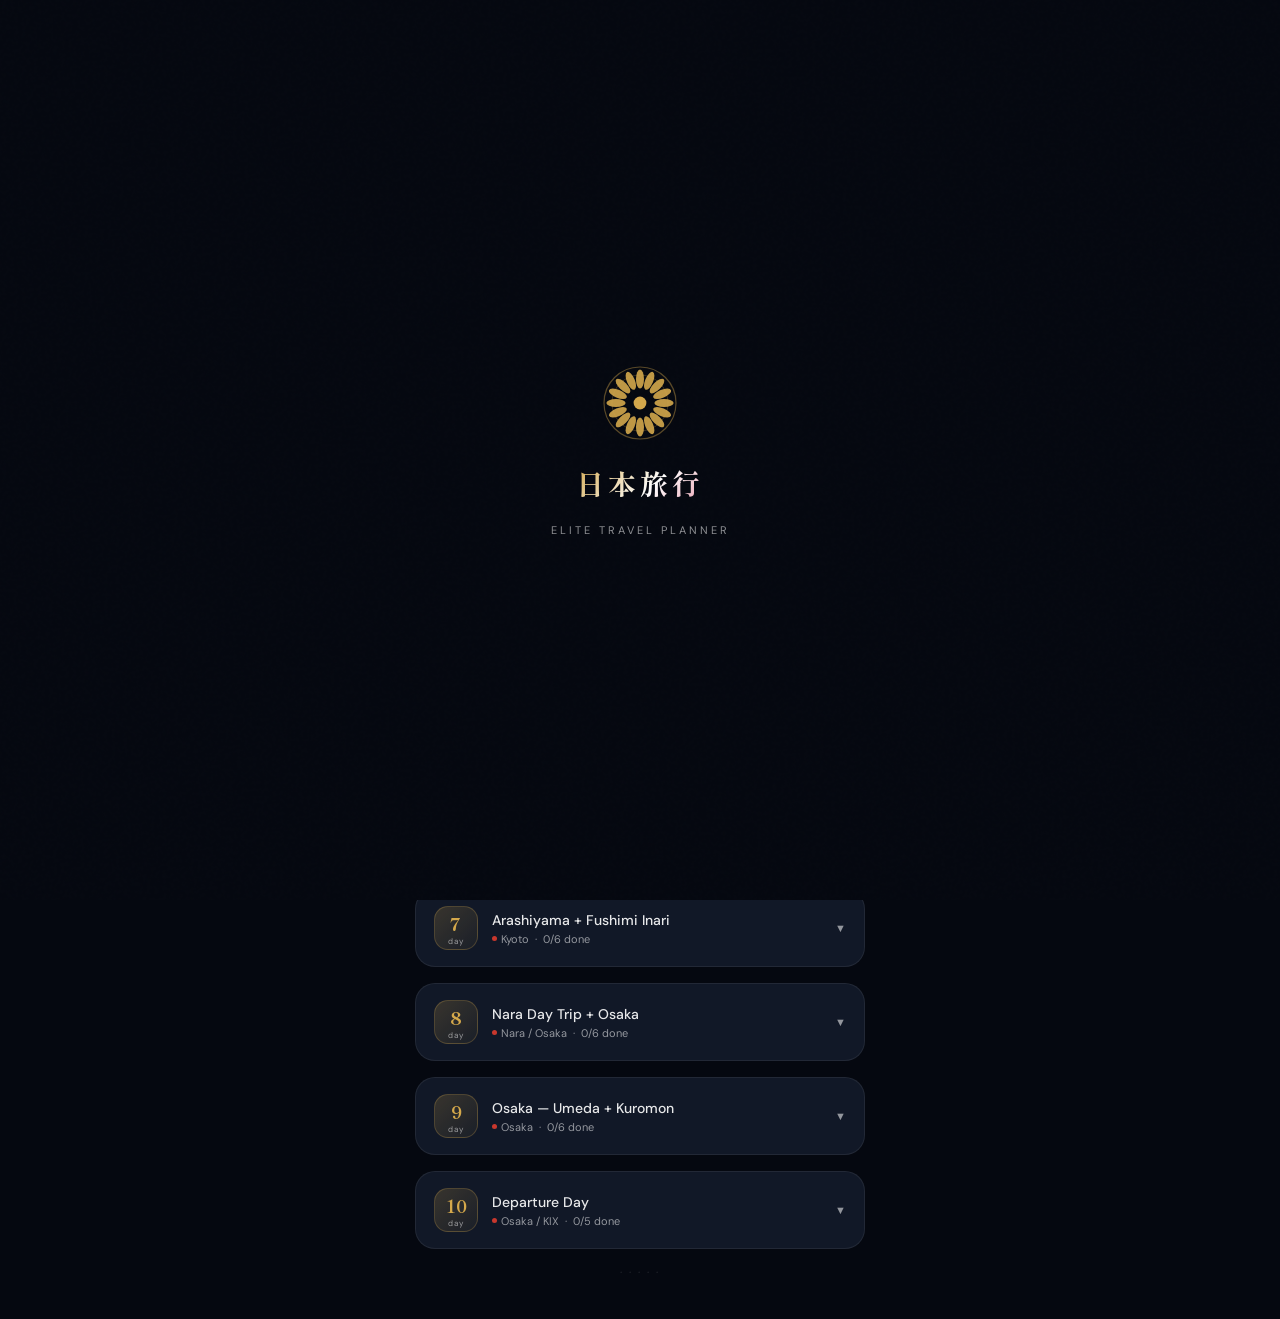
==== japan-itinerary.html @ 24700f84 "Add files via upload" ====
<!DOCTYPE html>

<html lang="en">
<head>
<meta charset="UTF-8">
<meta name="viewport" content="width=device-width, initial-scale=1, maximum-scale=1">
<meta name="theme-color" content="#050810">
<meta name="apple-mobile-web-app-capable" content="yes">
<meta name="apple-mobile-web-app-status-bar-style" content="black-translucent">
<meta name="apple-mobile-web-app-title" content="Japan Planner">
<title>Japan Elite Planner</title>
<link rel="manifest" id="manifest-placeholder">

<style>
  @import url('https://fonts.googleapis.com/css2?family=Shippori+Mincho:wght@400;600;800&family=DM+Sans:ital,wght@0,300;0,400;0,500;1,300&display=swap');

  :root {
    --ink:       #050810;
    --paper:     #0d1428;
    --panel:     #111827;
    --border:    rgba(255,255,255,0.07);
    --seal:      #c8372d;
    --gold:      #d4a84b;
    --mist:      rgba(255,255,255,0.55);
    --snow:      rgba(255,255,255,0.9);
    --bloom:     #e8a0b0;
    --complete:  #2dd4a0;
    --radius:    20px;
    --font-jp:   'Shippori Mincho', serif;
    --font-en:   'DM Sans', sans-serif;
  }

  * { box-sizing: border-box; margin: 0; padding: 0; -webkit-tap-highlight-color: transparent; }

  html, body {
    height: 100%;
    background: var(--ink);
    color: var(--snow);
    font-family: var(--font-en);
    overscroll-behavior: none;
  }

  /* ── GRAIN OVERLAY ── */
  body::before {
    content: '';
    position: fixed; inset: 0; z-index: 999; pointer-events: none;
    background-image: url("data:image/svg+xml,%3Csvg viewBox='0 0 256 256' xmlns='http://www.w3.org/2000/svg'%3E%3Cfilter id='noise'%3E%3CfeTurbulence type='fractalNoise' baseFrequency='0.9' numOctaves='4' stitchTiles='stitch'/%3E%3C/filter%3E%3Crect width='100%25' height='100%25' filter='url(%23noise)' opacity='0.04'/%3E%3C/svg%3E");
    opacity: 0.35;
  }

  /* ── LAYOUT ── */
  #app { max-width: 480px; margin: 0 auto; min-height: 100vh; position: relative; }

  /* ── SPLASH / KAMON ── */
  #splash {
    position: fixed; inset: 0; z-index: 100;
    background: var(--ink);
    display: flex; flex-direction: column; align-items: center; justify-content: center; gap: 20px;
    transition: opacity 0.6s ease, transform 0.6s ease;
  }
  #splash.hidden { opacity: 0; transform: translateY(-20px); pointer-events: none; }

  .kamon {
    width: 80px; height: 80px;
    animation: kamonSpin 3s linear infinite;
  }
  @keyframes kamonSpin { to { transform: rotate(360deg); } }

  .splash-title {
    font-family: var(--font-jp);
    font-size: 28px; font-weight: 800;
    letter-spacing: 4px;
    background: linear-gradient(135deg, var(--gold), #fff 60%, var(--bloom));
    -webkit-background-clip: text; -webkit-text-fill-color: transparent;
  }
  .splash-sub { font-size: 11px; letter-spacing: 3px; color: var(--mist); text-transform: uppercase; }

  /* ── HEADER ── */
  .header {
    padding: 24px 20px 12px;
    display: flex; align-items: center; justify-content: space-between;
    position: sticky; top: 0; z-index: 10;
    background: linear-gradient(to bottom, var(--ink) 80%, transparent);
  }
  .header-brand { display: flex; flex-direction: column; gap: 2px; }
  .header-jp { font-family: var(--font-jp); font-size: 22px; font-weight: 800; letter-spacing: 2px;
    background: linear-gradient(90deg, var(--gold), var(--bloom)); -webkit-background-clip: text; -webkit-text-fill-color: transparent; }
  .header-en { font-size: 10px; letter-spacing: 3px; color: var(--mist); text-transform: uppercase; }

  .header-right { display: flex; gap: 10px; align-items: center; }

  .icon-btn {
    width: 40px; height: 40px; border-radius: 12px; border: 1px solid var(--border);
    background: var(--panel); display: flex; align-items: center; justify-content: center;
    cursor: pointer; font-size: 16px; transition: all 0.2s;
    -webkit-user-select: none; user-select: none;
  }
  .icon-btn:active { transform: scale(0.92); background: #1e2840; }

  /* ── PROGRESS RING ── */
  .progress-section {
    margin: 8px 20px 20px;
    background: var(--panel);
    border: 1px solid var(--border);
    border-radius: var(--radius);
    padding: 20px;
    display: flex; align-items: center; gap: 20px;
  }

  .ring-wrap { position: relative; width: 72px; height: 72px; flex-shrink: 0; }
  .ring-wrap svg { transform: rotate(-90deg); }
  circle.track { fill: none; stroke: rgba(255,255,255,0.07); stroke-width: 5; }
  circle.fill  { fill: none; stroke: var(--gold); stroke-width: 5; stroke-linecap: round;
    transition: stroke-dashoffset 0.6s cubic-bezier(0.4,0,0.2,1); }
  .ring-pct {
    position: absolute; inset: 0; display: flex; flex-direction: column;
    align-items: center; justify-content: center;
    font-family: var(--font-jp); font-size: 18px; font-weight: 800; color: var(--gold);
  }
  .ring-pct span { font-family: var(--font-en); font-size: 9px; color: var(--mist); letter-spacing: 1px; }

  .progress-info { flex: 1; }
  .progress-info h3 { font-size: 14px; font-weight: 500; margin-bottom: 6px; }
  .progress-info p { font-size: 11px; color: var(--mist); line-height: 1.5; }

  .mini-bars { display: flex; gap: 4px; margin-top: 10px; }
  .mini-bar {
    height: 4px; flex: 1; border-radius: 2px;
    background: rgba(255,255,255,0.1);
    transition: background 0.4s;
  }
  .mini-bar.done { background: var(--complete); }
  .mini-bar.partial { background: var(--gold); }

  /* ── TAB BAR ── */
  .tabs {
    display: flex; gap: 6px; margin: 0 20px 20px;
    background: var(--panel); border: 1px solid var(--border);
    border-radius: 14px; padding: 5px;
  }
  .tab {
    flex: 1; padding: 8px 4px; border-radius: 10px; border: none;
    background: transparent; color: var(--mist); font-family: var(--font-en);
    font-size: 11px; letter-spacing: 0.5px; cursor: pointer;
    transition: all 0.25s; -webkit-user-select: none; user-select: none;
    display: flex; flex-direction: column; align-items: center; gap: 3px;
  }
  .tab .tab-icon { font-size: 15px; }
  .tab.active { background: rgba(212,168,75,0.15); color: var(--gold); font-weight: 500; }
  .tab:active { transform: scale(0.96); }

  /* ── VIEWS ── */
  .view { display: none; }
  .view.active { display: block; animation: fadeUp 0.3s ease both; }
  @keyframes fadeUp { from { opacity:0; transform:translateY(10px); } to { opacity:1; transform:translateY(0); } }

  /* ── SECTION LABEL ── */
  .section-label {
    margin: 0 20px 10px;
    font-size: 10px; letter-spacing: 3px; text-transform: uppercase; color: var(--mist);
    display: flex; align-items: center; gap: 8px;
  }
  .section-label::after { content:''; flex:1; height:1px; background: var(--border); }

  /* ── DAY CARDS ── */
  .day {
    margin: 0 15px 16px;
    border-radius: var(--radius);
    border: 1px solid var(--border);
    background: var(--panel);
    overflow: hidden;
    transition: all 0.3s;
  }
  .day.completed { border-color: rgba(45,212,160,0.2); }

  .day-header {
    padding: 16px 18px;
    display: flex; align-items: center; gap: 14px;
    cursor: pointer; -webkit-user-select: none; user-select: none;
  }
  .day-num {
    width: 44px; height: 44px; border-radius: 14px; flex-shrink: 0;
    background: linear-gradient(135deg, rgba(212,168,75,0.2), rgba(212,168,75,0.05));
    border: 1px solid rgba(212,168,75,0.25);
    display: flex; flex-direction: column; align-items: center; justify-content: center;
    font-family: var(--font-jp); font-size: 17px; font-weight: 800; color: var(--gold);
  }
  .day-num span { font-family: var(--font-en); font-size: 8px; letter-spacing:1px; color: var(--mist); font-weight: 400; }

  .day-info { flex: 1; min-width: 0; }
  .day-title { font-size: 14px; font-weight: 500; margin-bottom: 3px; white-space: nowrap; overflow: hidden; text-overflow: ellipsis; }
  .day-city { font-size: 11px; color: var(--mist); display: flex; align-items: center; gap: 4px; }
  .city-dot { width: 5px; height: 5px; border-radius: 50%; background: var(--seal); }

  .day-chevron { font-size: 11px; color: var(--mist); transition: transform 0.3s; }
  .day.open .day-chevron { transform: rotate(180deg); }

  .day-body { max-height: 0; overflow: hidden; transition: max-height 0.4s cubic-bezier(0.4,0,0.2,1); }
  .day.open .day-body { max-height: 1200px; }

  .day-divider { height: 1px; background: var(--border); margin: 0 18px; }

  /* ── ACTIVITY ITEMS ── */
  .activities { padding: 12px 18px 16px; display: flex; flex-direction: column; gap: 10px; }

  .activity {
    display: flex; align-items: flex-start; gap: 12px;
    padding: 12px 14px; border-radius: 14px;
    background: rgba(255,255,255,0.03); border: 1px solid transparent;
    cursor: pointer; transition: all 0.25s;
    -webkit-user-select: none; user-select: none;
  }
  .activity:active { transform: scale(0.98); }
  .activity.done { background: rgba(45,212,160,0.05); border-color: rgba(45,212,160,0.15); }

  .activity-check {
    width: 22px; height: 22px; border-radius: 7px; flex-shrink: 0; margin-top: 1px;
    border: 1.5px solid rgba(255,255,255,0.2);
    display: flex; align-items: center; justify-content: center;
    transition: all 0.25s; font-size: 12px;
  }
  .activity.done .activity-check { background: var(--complete); border-color: var(--complete); }

  .activity-content { flex: 1; min-width: 0; }
  .activity-name { font-size: 13px; font-weight: 400; transition: color 0.25s; }
  .activity.done .activity-name { color: var(--mist); text-decoration: line-through; }
  .activity-meta { display: flex; gap: 8px; margin-top: 4px; flex-wrap: wrap; }
  .activity-tag {
    font-size: 10px; letter-spacing: 0.5px; padding: 2px 7px; border-radius: 6px;
    background: rgba(255,255,255,0.07); color: var(--mist);
  }
  .activity-tag.type-eat   { background: rgba(232,160,176,0.15); color: var(--bloom); }
  .activity-tag.type-see   { background: rgba(212,168,75,0.12);  color: var(--gold); }
  .activity-tag.type-do    { background: rgba(100,150,255,0.12); color: #a0b4ff; }
  .activity-tag.type-stay  { background: rgba(255,255,255,0.07); color: var(--mist); }
  .activity-tag.type-travel{ background: rgba(45,212,160,0.1);   color: var(--complete); }

  .activity-note { font-size: 11px; color: var(--mist); margin-top: 4px; font-style: italic; }

  /* ── TRIP STATS ── */
  .stats-grid {
    display: grid; grid-template-columns: 1fr 1fr;
    gap: 10px; margin: 0 15px 20px;
  }
  .stat-card {
    background: var(--panel); border: 1px solid var(--border); border-radius: var(--radius);
    padding: 16px; display: flex; flex-direction: column; gap: 4px;
  }
  .stat-icon { font-size: 20px; }
  .stat-value { font-family: var(--font-jp); font-size: 24px; font-weight: 800; color: var(--gold); }
  .stat-label { font-size: 10px; letter-spacing: 1px; text-transform: uppercase; color: var(--mist); }

  /* ── PACKING LIST ── */
  .pack-section { margin: 0 15px 20px; }
  .pack-category { margin-bottom: 16px; }
  .pack-cat-label {
    font-size: 10px; letter-spacing: 3px; text-transform: uppercase; color: var(--mist);
    margin-bottom: 8px; display: flex; align-items: center; gap: 6px;
  }
  .pack-cat-label .cat-icon { font-size: 14px; }

  .pack-items { display: flex; flex-direction: column; gap: 6px; }
  .pack-item {
    display: flex; align-items: center; gap: 12px; padding: 11px 14px;
    border-radius: 12px; border: 1px solid var(--border); background: var(--panel);
    cursor: pointer; transition: all 0.25s;
    -webkit-user-select: none; user-select: none;
  }
  .pack-item:active { transform: scale(0.98); }
  .pack-item.packed { background: rgba(45,212,160,0.05); border-color: rgba(45,212,160,0.15); }
  .pack-check {
    width: 20px; height: 20px; border-radius: 6px; flex-shrink: 0;
    border: 1.5px solid rgba(255,255,255,0.2);
    display: flex; align-items: center; justify-content: center;
    transition: all 0.25s; font-size: 11px;
  }
  .pack-item.packed .pack-check { background: var(--complete); border-color: var(--complete); }
  .pack-item-name { font-size: 13px; flex: 1; transition: color 0.25s; }
  .pack-item.packed .pack-item-name { color: var(--mist); text-decoration: line-through; }
  .pack-item-badge {
    font-size: 9px; letter-spacing: 1px; padding: 2px 6px; border-radius: 5px;
    text-transform: uppercase;
  }
  .badge-essential { background: rgba(200,55,45,0.2); color: #f08080; }
  .badge-optional  { background: rgba(255,255,255,0.07); color: var(--mist); }

  /* ── NOTES ── */
  .notes-area {
    margin: 0 15px 20px;
    background: var(--panel); border: 1px solid var(--border); border-radius: var(--radius);
    overflow: hidden;
  }
  .notes-header { padding: 14px 18px; font-size: 12px; letter-spacing: 1px; color: var(--mist); border-bottom: 1px solid var(--border); display: flex; align-items: center; gap: 8px; }
  .notes-input {
    width: 100%; padding: 16px 18px; background: transparent; border: none; outline: none;
    color: var(--snow); font-family: var(--font-en); font-size: 13px; line-height: 1.7;
    resize: none; min-height: 140px;
  }
  .notes-input::placeholder { color: rgba(255,255,255,0.2); }

  /* ── QUICK INFO PILLS ── */
  .info-pills { display: flex; gap: 8px; padding: 0 15px 20px; overflow-x: auto; scrollbar-width: none; }
  .info-pills::-webkit-scrollbar { display: none; }
  .info-pill {
    flex-shrink: 0; padding: 10px 14px; border-radius: 12px;
    background: var(--panel); border: 1px solid var(--border);
    display: flex; align-items: center; gap: 7px; font-size: 12px;
  }
  .info-pill .pill-icon { font-size: 15px; }
  .info-pill span { white-space: nowrap; color: var(--mist); }
  .info-pill strong { color: var(--snow); }

  /* ── TOAST ── */
  #toast {
    position: fixed; bottom: 30px; left: 50%; transform: translateX(-50%) translateY(20px);
    background: var(--panel); border: 1px solid var(--border); border-radius: 12px;
    padding: 10px 18px; font-size: 12px; letter-spacing: 0.5px;
    opacity: 0; transition: all 0.3s; z-index: 200; white-space: nowrap;
    pointer-events: none;
  }
  #toast.show { opacity: 1; transform: translateX(-50%) translateY(0); }

  /* ── OFFLINE BADGE ── */
  #offline-badge {
    position: fixed; top: 12px; right: 12px; z-index: 500;
    background: rgba(200,55,45,0.9); border-radius: 8px;
    padding: 5px 10px; font-size: 10px; letter-spacing: 1px; text-transform: uppercase;
    display: none;
  }
  body.offline #offline-badge { display: block; }

  /* ── SEAL DECORATION ── */
  .seal-deco {
    width: 48px; height: 48px; border-radius: 50%;
    background: linear-gradient(135deg, var(--seal), #8b1a14);
    display: flex; align-items: center; justify-content: center;
    font-family: var(--font-jp); font-size: 11px; font-weight: 800;
    color: rgba(255,255,255,0.85); letter-spacing: 1px;
    box-shadow: 0 0 20px rgba(200,55,45,0.3);
    flex-shrink: 0;
  }

  /* ── INSTALL PROMPT ── */
  #install-banner {
    margin: 0 15px 16px;
    background: linear-gradient(135deg, rgba(212,168,75,0.12), rgba(232,160,176,0.08));
    border: 1px solid rgba(212,168,75,0.25); border-radius: var(--radius);
    padding: 14px 18px; display: none; align-items: center; gap: 12px;
  }
  #install-banner.visible { display: flex; animation: fadeUp 0.4s ease both; }
  #install-banner p { flex:1; font-size: 12px; color: var(--mist); line-height: 1.5; }
  #install-banner strong { color: var(--gold); }
  .install-btn {
    background: var(--gold); color: var(--ink); border: none; border-radius: 10px;
    padding: 8px 14px; font-family: var(--font-en); font-size: 11px; font-weight: 600;
    cursor: pointer; flex-shrink: 0; letter-spacing: 0.5px;
    transition: all 0.2s;
  }
  .install-btn:active { transform: scale(0.95); }

  /* ── SCROLL HINT ── */
  .scroll-hint { text-align: center; padding: 0 0 40px; font-size: 11px; color: rgba(255,255,255,0.15); letter-spacing: 2px; }

  /* ── CHERRY BLOSSOM PETALS ── */
  .petal {
    position: fixed; pointer-events: none; z-index: 998;
    font-size: 14px; opacity: 0;
    animation: petalFall 4s ease-in forwards;
  }
  @keyframes petalFall {
    0%   { opacity: 0.7; transform: translateY(-20px) rotate(0deg); }
    100% { opacity: 0;   transform: translateY(100vh) rotate(360deg); }
  }
</style>

</head>
<body>

<div id="offline-badge">✈ Offline</div>
<div id="toast"></div>

<!-- SPLASH -->

<div id="splash">
  <svg class="kamon" viewBox="0 0 100 100" fill="none" xmlns="http://www.w3.org/2000/svg">
    <circle cx="50" cy="50" r="45" stroke="#d4a84b" stroke-width="1.5" opacity="0.4"/>
    <circle cx="50" cy="50" r="35" stroke="#d4a84b" stroke-width="1" opacity="0.3"/>
    <!-- 16-petal chrysanthemum -->
    <g fill="#d4a84b">
      <ellipse cx="50" cy="20" rx="5" ry="12" opacity="0.9"/>
      <ellipse cx="50" cy="20" rx="5" ry="12" transform="rotate(22.5 50 50)" opacity="0.9"/>
      <ellipse cx="50" cy="20" rx="5" ry="12" transform="rotate(45 50 50)" opacity="0.9"/>
      <ellipse cx="50" cy="20" rx="5" ry="12" transform="rotate(67.5 50 50)" opacity="0.9"/>
      <ellipse cx="50" cy="20" rx="5" ry="12" transform="rotate(90 50 50)" opacity="0.9"/>
      <ellipse cx="50" cy="20" rx="5" ry="12" transform="rotate(112.5 50 50)" opacity="0.9"/>
      <ellipse cx="50" cy="20" rx="5" ry="12" transform="rotate(135 50 50)" opacity="0.9"/>
      <ellipse cx="50" cy="20" rx="5" ry="12" transform="rotate(157.5 50 50)" opacity="0.9"/>
      <ellipse cx="50" cy="20" rx="5" ry="12" transform="rotate(180 50 50)" opacity="0.9"/>
      <ellipse cx="50" cy="20" rx="5" ry="12" transform="rotate(202.5 50 50)" opacity="0.9"/>
      <ellipse cx="50" cy="20" rx="5" ry="12" transform="rotate(225 50 50)" opacity="0.9"/>
      <ellipse cx="50" cy="20" rx="5" ry="12" transform="rotate(247.5 50 50)" opacity="0.9"/>
      <ellipse cx="50" cy="20" rx="5" ry="12" transform="rotate(270 50 50)" opacity="0.9"/>
      <ellipse cx="50" cy="20" rx="5" ry="12" transform="rotate(292.5 50 50)" opacity="0.9"/>
      <ellipse cx="50" cy="20" rx="5" ry="12" transform="rotate(315 50 50)" opacity="0.9"/>
      <ellipse cx="50" cy="20" rx="5" ry="12" transform="rotate(337.5 50 50)" opacity="0.9"/>
    </g>
    <circle cx="50" cy="50" r="8" fill="#d4a84b"/>
  </svg>
  <div class="splash-title">日本旅行</div>
  <div class="splash-sub">Elite Travel Planner</div>
</div>

<!-- APP -->

<div id="app">
  <div class="header">
    <div class="header-brand">
      <div class="header-jp">日本旅行</div>
      <div class="header-en">Elite Planner · 2025</div>
    </div>
    <div class="header-right">
      <div class="icon-btn" id="petal-btn" title="Celebrate">🌸</div>
      <div class="icon-btn" id="reset-btn" title="Reset Progress">↺</div>
    </div>
  </div>

  <!-- INSTALL BANNER -->

  <div id="install-banner">
    <span style="font-size:22px">📲</span>
    <p><strong>Add to Home Screen</strong><br>Install for offline access on this trip</p>
    <button class="install-btn" id="install-btn">Install</button>
  </div>

  <!-- TABS -->

  <div class="tabs">
    <button class="tab active" data-view="itinerary">
      <span class="tab-icon">🗾</span>Itinerary
    </button>
    <button class="tab" data-view="pack">
      <span class="tab-icon">🎒</span>Packing
    </button>
    <button class="tab" data-view="info">
      <span class="tab-icon">⛩</span>Tips
    </button>
    <button class="tab" data-view="notes">
      <span class="tab-icon">✍🏽</span>Notes
    </button>
  </div>

  <!-- PROGRESS RING -->

  <div class="progress-section">
    <div class="ring-wrap">
      <svg width="72" height="72" viewBox="0 0 72 72">
        <circle class="track" cx="36" cy="36" r="30"/>
        <circle class="fill" id="ring-fill" cx="36" cy="36" r="30"
          stroke-dasharray="188.5" stroke-dashoffset="188.5"/>
      </svg>
      <div class="ring-pct"><span id="ring-pct-val">0</span>%<span>done</span></div>
    </div>
    <div class="progress-info">
      <h3 id="progress-title">Your journey awaits</h3>
      <p id="progress-sub">Tap activities to mark them complete as you go.</p>
      <div class="mini-bars" id="mini-bars"></div>
    </div>
  </div>

  <!-- ── ITINERARY VIEW ── -->

  <div class="view active" id="view-itinerary">
    <div class="section-label">10-Day Itinerary</div>
    <div id="days-container"></div>
    <div class="scroll-hint">· · · · ·</div>
  </div>

  <!-- ── PACKING VIEW ── -->

  <div class="view" id="view-pack">
    <div class="section-label">Packing List</div>
    <div class="pack-section" id="pack-container"></div>
    <div class="scroll-hint">· · · · ·</div>
  </div>

  <!-- ── INFO VIEW ── -->

  <div class="view" id="view-info">
    <div class="section-label">Quick Reference</div>
    <div class="info-pills">
      <div class="info-pill"><span class="pill-icon">🗣</span><span><strong>Emergency</strong> 110 / 119</span></div>
      <div class="info-pill"><span class="pill-icon">💴</span><span><strong>Currency</strong> JPY ¥</span></div>
      <div class="info-pill"><span class="pill-icon">🔌</span><span><strong>Voltage</strong> 100V Type A</span></div>
      <div class="info-pill"><span class="pill-icon">📶</span><span><strong>SIM</strong> IIJmio / Docomo</span></div>
      <div class="info-pill"><span class="pill-icon">🚄</span><span><strong>Rail Pass</strong> JR 14-day</span></div>
      <div class="info-pill"><span class="pill-icon">⏰</span><span><strong>Timezone</strong> JST +9</span></div>
    </div>
    <div class="section-label">Tokyo Tips</div>
    <div id="tips-container" class="pack-section"></div>
    <div class="scroll-hint">· · · · ·</div>
  </div>

  <!-- ── NOTES VIEW ── -->

  <div class="view" id="view-notes">
    <div class="section-label">Travel Notes</div>
    <div class="notes-area">
      <div class="notes-header">✍🏽&nbsp; Personal Notes — saved automatically</div>
      <textarea class="notes-input" id="notes-input" placeholder="Hotel confirmation codes, phrases in Japanese, things to remember…&#10;&#10;ありがとう (arigatou) — Thank you&#10;すみません (sumimasen) — Excuse me&#10;どこですか (doko desu ka) — Where is…?"></textarea>
    </div>

```
<div class="section-label">Useful Phrases</div>
<div class="pack-section">
  <div class="pack-items" id="phrases-list"></div>
</div>
<div class="scroll-hint">· · · · ·</div>
```

  </div>

</div>

<script>
// ── DATA ──────────────────────────────────────────────────────────────────

const ITINERARY = [
  {
    day: 1, title: "Arrival — Tokyo", city: "Tokyo",
    activities: [
      { id:"d1a1", name:"Narita / Haneda — Arrivals Hall", type:"travel", note:"Collect JR Pass at airport desk" },
      { id:"d1a2", name:"N'EX or Limousine Bus to hotel", type:"travel", note:"~¥3,000–¥4,000" },
      { id:"d1a3", name:"Check in & freshen up", type:"stay" },
      { id:"d1a4", name:"Ramen dinner — Ichiran or Fuunji", type:"eat", note:"Try tsukemen in Shinjuku" },
      { id:"d1a5", name:"Evening stroll — Shinjuku Kabukicho", type:"see" },
    ]
  },
  {
    day: 2, title: "Shinjuku + Harajuku", city: "Tokyo",
    activities: [
      { id:"d2a1", name:"Meiji Jingu Shrine (open at sunrise)", type:"see", note:"Quiet before the crowds" },
      { id:"d2a2", name:"Takeshita Street — Harajuku", type:"see" },
      { id:"d2a3", name:"Omotesando Hills — architecture + coffee", type:"do" },
      { id:"d2a4", name:"Gyukatsu Motomura for lunch", type:"eat", note:"Beef cutlet — queue early" },
      { id:"d2a5", name:"Shinjuku Gyoen garden", type:"see" },
      { id:"d2a6", name:"Tokyo Metropolitan Govt Building (free view)", type:"see", note:"Best at dusk" },
    ]
  },
  {
    day: 3, title: "Shibuya + Asakusa", city: "Tokyo",
    activities: [
      { id:"d3a1", name:"Shibuya Sky observation deck", type:"see", note:"Book in advance — ¥2,000" },
      { id:"d3a2", name:"Scramble Crossing photo", type:"do" },
      { id:"d3a3", name:"Tsukiji Outer Market lunch", type:"eat", note:"Fresh sushi & tamagoyaki" },
      { id:"d3a4", name:"Senso-ji Temple — Asakusa", type:"see" },
      { id:"d3a5", name:"Nakamise Shopping Street", type:"do" },
      { id:"d3a6", name:"Tokyo Skytree (optional)", type:"see", note:"Skip if budget-conscious" },
    ]
  },
  {
    day: 4, title: "Akihabara + Ueno", city: "Tokyo",
    activities: [
      { id:"d4a1", name:"Ueno Park & Tokyo National Museum", type:"see", note:"¥1,000 entry" },
      { id:"d4a2", name:"Ameyoko Market street food", type:"eat" },
      { id:"d4a3", name:"Akihabara — electronics & anime", type:"do" },
      { id:"d4a4", name:"Yodobashi Camera for gadgets", type:"do", note:"Tax-free shopping" },
      { id:"d4a5", name:"Yakiniku dinner — Don Quijote area", type:"eat" },
    ]
  },
  {
    day: 5, title: "Day Trip — Nikko", city: "Nikko",
    activities: [
      { id:"d5a1", name:"Shinkansen / Limited Express to Nikko", type:"travel", note:"~2hrs from Shinjuku" },
      { id:"d5a2", name:"Toshogu Shrine complex", type:"see", note:"See the 3 wise monkeys carving" },
      { id:"d5a3", name:"Kegon Waterfall", type:"see" },
      { id:"d5a4", name:"Lunch — yuba (tofu skin) cuisine", type:"eat", note:"Nikko specialty" },
      { id:"d5a5", name:"Return to Tokyo — evening", type:"travel" },
    ]
  },
  {
    day: 6, title: "Shinkansen to Kyoto", city: "Kyoto",
    activities: [
      { id:"d6a1", name:"Board Nozomi Shinkansen (Tokyo → Kyoto)", type:"travel", note:"~2h 15min" },
      { id:"d6a2", name:"Check in — Kyoto ryokan", type:"stay", note:"Request yukata & onsen room" },
      { id:"d6a3", name:"Nishiki Market — The Kitchen of Kyoto", type:"eat" },
      { id:"d6a4", name:"Gion district evening walk", type:"see", note:"Spot geisha in Hanamikoji" },
      { id:"d6a5", name:"Kaiseki dinner — Gion Nanba (book ahead)", type:"eat" },
    ]
  },
  {
    day: 7, title: "Arashiyama + Fushimi Inari", city: "Kyoto",
    activities: [
      { id:"d7a1", name:"Arashiyama Bamboo Grove at 6am", type:"see", note:"Empty before 8am!" },
      { id:"d7a2", name:"Tenryu-ji Zen Garden", type:"see", note:"¥500" },
      { id:"d7a3", name:"Saga-Toriimoto preserved street", type:"see" },
      { id:"d7a4", name:"Tofu kaiseki lunch in Arashiyama", type:"eat" },
      { id:"d7a5", name:"Fushimi Inari Taisha — 1000 torii gates", type:"see", note:"Hike the full trail for views" },
      { id:"d7a6", name:"Izakaya dinner near Kyoto Station", type:"eat" },
    ]
  },
  {
    day: 8, title: "Nara Day Trip + Osaka", city: "Nara / Osaka",
    activities: [
      { id:"d8a1", name:"Train Kyoto → Nara (40 min)", type:"travel" },
      { id:"d8a2", name:"Feed the sacred deer in Nara Park", type:"do", note:"Buy shika sembei deer crackers" },
      { id:"d8a3", name:"Todai-ji Giant Buddha Hall", type:"see", note:"World's largest wooden building" },
      { id:"d8a4", name:"Train Nara → Osaka (1 hr)", type:"travel" },
      { id:"d8a5", name:"Dotonbori — Osaka's neon strip", type:"see" },
      { id:"d8a6", name:"Takoyaki & okonomiyaki street food", type:"eat", note:"The real deal in Osaka" },
    ]
  },
  {
    day: 9, title: "Osaka — Umeda + Kuromon", city: "Osaka",
    activities: [
      { id:"d9a1", name:"Kuromon Ichiba Market breakfast", type:"eat", note:"Buy & eat fresh seafood" },
      { id:"d9a2", name:"Osaka Castle & park", type:"see", note:"¥600 entry" },
      { id:"d9a3", name:"Umeda Sky Building Floating Garden", type:"see" },
      { id:"d9a4", name:"Shinsaibashi shopping street", type:"do" },
      { id:"d9a5", name:"All-you-can-eat yakiniku — Hozenji Yokocho", type:"eat" },
      { id:"d9a6", name:"Don Quijote Dotonbori (gifts)", type:"do", note:"Stock up on snacks & souvenirs" },
    ]
  },
  {
    day: 10, title: "Departure Day", city: "Osaka / KIX",
    activities: [
      { id:"d10a1", name:"Final konbini breakfast — 7-Eleven or Lawson", type:"eat", note:"Onigiri, melon pan 🥹" },
      { id:"d10a2", name:"Last-minute Shinsaibashi run", type:"do" },
      { id:"d10a3", name:"Haruka Express → Kansai Airport", type:"travel", note:"~75 min, book seat" },
      { id:"d10a4", name:"Check in & duty free shopping", type:"do", note:"Buy Kit-Kat flavours & snacks" },
      { id:"d10a5", name:"Board flight — さようなら Japan 🇯🇵", type:"travel" },
    ]
  },
];

const PACKING = [
  {
    cat: "Documents", icon: "📄",
    items: [
      { id:"p1", name:"Passport", essential: true },
      { id:"p2", name:"Travel Insurance docs", essential: true },
      { id:"p3", name:"JR Pass (collect at airport)", essential: true },
      { id:"p4", name:"Hotel confirmations (printed)", essential: false },
      { id:"p5", name:"Emergency contact card", essential: true },
    ]
  },
  {
    cat: "Tech & Money", icon: "💳",
    items: [
      { id:"p6", name:"Unlocked smartphone", essential: true },
      { id:"p7", name:"Japan SIM card (pre-order online)", essential: true },
      { id:"p8", name:"Power bank — 20,000mAh", essential: true },
      { id:"p9", name:"Type A travel adaptor", essential: true },
      { id:"p10", name:"Portable wifi (optional if SIM)", essential: false },
      { id:"p11", name:"¥100,000 cash (JPY)", essential: true, note:"Many places cash only" },
      { id:"p12", name:"IC card (Suica / Pasmo)", essential: true },
    ]
  },
  {
    cat: "Clothing", icon: "👘",
    items: [
      { id:"p13", name:"Comfortable walking shoes", essential: true },
      { id:"p14", name:"Slip-on shoes (for temples)", essential: true },
      { id:"p15", name:"Light rain jacket / umbrella", essential: true },
      { id:"p16", name:"Smart-casual outfit (restaurants)", essential: false },
      { id:"p17", name:"7 days casual clothing", essential: true },
    ]
  },
  {
    cat: "Health & Comfort", icon: "💊",
    items: [
      { id:"p18", name:"Prescription medications (+ extra)", essential: true },
      { id:"p19", name:"Blister plasters — lots!", essential: true },
      { id:"p20", name:"Sunscreen SPF 50+", essential: true },
      { id:"p21", name:"Hand sanitiser", essential: false },
      { id:"p22", name:"Activated charcoal (food illness)", essential: false },
    ]
  },
  {
    cat: "Japan Essentials", icon: "⛩",
    items: [
      { id:"p23", name:"Pocket WiFi / SIM confirmed", essential: true },
      { id:"p24", name:"Google Translate (offline Japanese)", essential: true },
      { id:"p25", name:"Google Maps (offline Tokyo + Osaka)", essential: true },
      { id:"p26", name:"Hyperdia or Navitime app installed", essential: true },
      { id:"p27", name:"Small day-bag / tote for outings", essential: false },
    ]
  }
];

const TIPS = [
  { id:"t1", name:"Remove shoes at ryokan & some restaurants" },
  { id:"t2", name:"Don't eat while walking — find a spot to sit" },
  { id:"t3", name:"Speak quietly on trains & no phone calls" },
  { id:"t4", name:"Carry cash — many ramen shops are cash only" },
  { id:"t5", name:"Queue properly — Japanese queuing is an art" },
  { id:"t6", name:"IC card (Suica) works on most transit & konbinis" },
  { id:"t7", name:"Book popular restaurants at least 2 weeks ahead" },
  { id:"t8", name:"Trash bins are rare — carry a small bag" },
  { id:"t9", name:"Convenience stores (konbini) are gold — use them" },
  { id:"t10", name:"Point at menus & use Google Translate camera" },
];

const PHRASES = [
  { id:"ph1", name:"ありがとう ございます — Arigatou gozaimasu (Thank you very much)" },
  { id:"ph2", name:"すみません — Sumimasen (Excuse me / Sorry)" },
  { id:"ph3", name:"いくら ですか — Ikura desu ka (How much is this?)" },
  { id:"ph4", name:"〜 は どこ ですか — … wa doko desu ka (Where is …?)" },
  { id:"ph5", name:"トイレ は どこ ですか — Toilet wa doko desu ka (Where is the toilet?)" },
  { id:"ph6", name:"えいご は はなせます か — Eigo wa hanasemasu ka (Do you speak English?)" },
  { id:"ph7", name:"おすすめ は なに ですか — Osusume wa nani desu ka (What do you recommend?)" },
  { id:"ph8", name:"ひとつ ください — Hitotsu kudasai (One please)" },
  { id:"ph9", name:"ハラール — Harāru (Halal — useful when ordering!)" },
  { id:"ph10", name:"おいしい！ — Oishii! (Delicious!)" },
];

// ── STATE & STORAGE ───────────────────────────────────────────────────────

const KEY = 'japan_planner_v1';

function loadState() {
  try { return JSON.parse(localStorage.getItem(KEY)) || {}; }
  catch { return {}; }
}
function saveState(s) {
  localStorage.setItem(KEY, JSON.stringify(s));
}

let state = loadState();
if (!state.checked)  state.checked  = {};
if (!state.packed)   state.packed   = {};
if (!state.openDays) state.openDays = {};
if (!state.notes)    state.notes    = '';

// ── RENDER ────────────────────────────────────────────────────────────────

function buildItinerary() {
  const container = document.getElementById('days-container');
  container.innerHTML = '';

  ITINERARY.forEach(day => {
    const allIds = day.activities.map(a => a.id);
    const doneCount = allIds.filter(id => state.checked[id]).length;
    const isOpen = !!state.openDays[day.day];
    const isComplete = doneCount === allIds.length;

    const el = document.createElement('div');
    el.className = `day${isOpen ? ' open' : ''}${isComplete ? ' completed' : ''}`;
    el.id = `day-${day.day}`;

    el.innerHTML = `
      <div class="day-header" data-day="${day.day}">
        <div class="day-num">${day.day}<span>day</span></div>
        <div class="day-info">
          <div class="day-title">${day.title}</div>
          <div class="day-city">
            <div class="city-dot"></div>
            ${day.city} &nbsp;·&nbsp; ${doneCount}/${allIds.length} done
          </div>
        </div>
        <div class="day-chevron">▼</div>
      </div>
      <div class="day-body">
        <div class="day-divider"></div>
        <div class="activities">
          ${day.activities.map(a => `
            <div class="activity${state.checked[a.id] ? ' done' : ''}" data-id="${a.id}">
              <div class="activity-check">${state.checked[a.id] ? '✓' : ''}</div>
              <div class="activity-content">
                <div class="activity-name">${a.name}</div>
                <div class="activity-meta">
                  <span class="activity-tag type-${a.type}">${a.type}</span>
                </div>
                ${a.note ? `<div class="activity-note">💡 ${a.note}</div>` : ''}
              </div>
            </div>
          `).join('')}
        </div>
      </div>
    `;
    container.appendChild(el);
  });

  // Event delegation
  container.addEventListener('click', e => {
    const header = e.target.closest('[data-day]');
    const activity = e.target.closest('[data-id]');

    if (header) {
      const dayNum = parseInt(header.dataset.day);
      state.openDays[dayNum] = !state.openDays[dayNum];
      saveState(state);
      buildItinerary();
      updateProgress();
    } else if (activity) {
      const id = activity.dataset.id;
      state.checked[id] = !state.checked[id];
      saveState(state);
      const wasDone = activity.classList.contains('done');
      activity.classList.toggle('done', !wasDone);
      activity.querySelector('.activity-check').textContent = !wasDone ? '✓' : '';

      // Update day header count
      const dayEl = activity.closest('.day');
      if (dayEl) {
        const dayId = parseInt(dayEl.id.replace('day-',''));
        const dayData = ITINERARY.find(d => d.day === dayId);
        if (dayData) {
          const doneCount = dayData.activities.filter(a => state.checked[a.id]).length;
          dayEl.querySelector('.day-city').innerHTML = `<div class="city-dot"></div>${dayData.city} &nbsp;·&nbsp; ${doneCount}/${dayData.activities.length} done`;
          const allDone = doneCount === dayData.activities.length;
          dayEl.classList.toggle('completed', allDone);
          if (allDone) spawnPetals();
        }
      }
      updateProgress();
    }
  });
}

function buildPacking() {
  const container = document.getElementById('pack-container');
  container.innerHTML = '';

  PACKING.forEach(cat => {
    const section = document.createElement('div');
    section.className = 'pack-category';

    const doneCount = cat.items.filter(i => state.packed[i.id]).length;
    section.innerHTML = `
      <div class="pack-cat-label">
        <span class="cat-icon">${cat.icon}</span>
        ${cat.cat} &nbsp;(${doneCount}/${cat.items.length})
      </div>
      <div class="pack-items">
        ${cat.items.map(item => `
          <div class="pack-item${state.packed[item.id] ? ' packed' : ''}" data-pack-id="${item.id}">
            <div class="pack-check">${state.packed[item.id] ? '✓' : ''}</div>
            <div class="pack-item-name">${item.name}</div>
            <span class="pack-item-badge ${item.essential ? 'badge-essential' : 'badge-optional'}">
              ${item.essential ? 'must' : 'opt'}
            </span>
          </div>
        `).join('')}
      </div>
    `;
    container.appendChild(section);
  });

  container.addEventListener('click', e => {
    const item = e.target.closest('[data-pack-id]');
    if (!item) return;
    const id = item.dataset.packId;
    state.packed[id] = !state.packed[id];
    saveState(state);
    const wasPacked = item.classList.contains('packed');
    item.classList.toggle('packed', !wasPacked);
    item.querySelector('.pack-check').textContent = !wasPacked ? '✓' : '';

    // Update category count
    const catDiv = item.closest('.pack-category');
    if (catDiv) {
      const catData = PACKING.find(c => c.items.some(i => i.id === id));
      if (catData) {
        const doneCount = catData.items.filter(i => state.packed[i.id]).length;
        catDiv.querySelector('.pack-cat-label').innerHTML = `<span class="cat-icon">${catData.icon}</span>${catData.cat} &nbsp;(${doneCount}/${catData.items.length})`;
      }
    }
  });
}

function buildTips() {
  const container = document.getElementById('tips-container');
  container.innerHTML = `<div class="pack-items">${TIPS.map(t => `
    <div class="pack-item" style="cursor:default">
      <span style="font-size:14px">⛩</span>
      <div class="pack-item-name" style="font-size:12px">${t.name}</div>
    </div>
  `).join('')}</div>`;
}

function buildPhrases() {
  const container = document.getElementById('phrases-list');
  container.innerHTML = PHRASES.map(p => `
    <div class="pack-item" style="cursor:default">
      <span style="font-size:14px">🗣</span>
      <div class="pack-item-name" style="font-size:12px; font-family: 'Shippori Mincho', serif">${p.name}</div>
    </div>
  `).join('');
}

function buildNotes() {
  const ta = document.getElementById('notes-input');
  ta.value = state.notes || '';
  ta.addEventListener('input', () => {
    state.notes = ta.value;
    saveState(state);
  });
}

// ── PROGRESS ──────────────────────────────────────────────────────────────

function updateProgress() {
  const allActivities = ITINERARY.flatMap(d => d.activities);
  const total = allActivities.length;
  const done  = allActivities.filter(a => state.checked[a.id]).length;
  const pct   = total ? Math.round((done / total) * 100) : 0;

  const circ = 2 * Math.PI * 30; // r=30
  const offset = circ - (pct / 100) * circ;
  document.getElementById('ring-fill').setAttribute('stroke-dashoffset', offset);
  document.getElementById('ring-pct-val').textContent = pct;

  const titles = [
    "Your journey awaits 🌸",
    "You've started — great! 🍜",
    "Quarter done — keep going 🚄",
    "Halfway through Japan 🗾",
    "Almost there — amazing! ⛩",
    "Japan — completed! 🎌"
  ];
  const subTexts = [
    "Tap activities to mark them complete as you go.",
    "Exploring Japan one experience at a time.",
    "The food, the shrines, the neon — soaking it in.",
    "Memories being made every step of the way.",
    "You've seen so much — finish strong!",
    "What a trip. Arigatou gozaimashita! 🙏"
  ];
  const idx = Math.min(Math.floor(pct / 20), 5);
  document.getElementById('progress-title').textContent = titles[idx];
  document.getElementById('progress-sub').textContent   = subTexts[idx];

  // Mini bars per day
  const bars = document.getElementById('mini-bars');
  bars.innerHTML = ITINERARY.map(d => {
    const acts = d.activities;
    const doneActs = acts.filter(a => state.checked[a.id]).length;
    const cls = doneActs === acts.length ? 'done' : doneActs > 0 ? 'partial' : '';
    return `<div class="mini-bar ${cls}" title="Day ${d.day}"></div>`;
  }).join('');
}

// ── TABS ──────────────────────────────────────────────────────────────────

document.querySelectorAll('.tab').forEach(tab => {
  tab.addEventListener('click', () => {
    document.querySelectorAll('.tab').forEach(t => t.classList.remove('active'));
    document.querySelectorAll('.view').forEach(v => v.classList.remove('active'));
    tab.classList.add('active');
    document.getElementById(`view-${tab.dataset.view}`).classList.add('active');
  });
});

// ── RESET ────────────────────────────────────────────────────────────────

document.getElementById('reset-btn').addEventListener('click', () => {
  if (confirm('Reset all progress? This cannot be undone.')) {
    state = { checked:{}, packed:{}, openDays:{}, notes: state.notes };
    saveState(state);
    buildItinerary();
    buildPacking();
    updateProgress();
    showToast('Progress reset 🔄');
  }
});

// ── PETALS ───────────────────────────────────────────────────────────────

function spawnPetals() {
  for (let i = 0; i < 12; i++) {
    setTimeout(() => {
      const p = document.createElement('div');
      p.className = 'petal';
      p.textContent = ['🌸','🌺','✿'][Math.floor(Math.random()*3)];
      p.style.left  = Math.random() * 100 + 'vw';
      p.style.top   = '-20px';
      p.style.animationDuration = (2.5 + Math.random() * 2) + 's';
      p.style.animationDelay = (Math.random() * 0.8) + 's';
      document.body.appendChild(p);
      setTimeout(() => p.remove(), 5000);
    }, i * 100);
  }
}

document.getElementById('petal-btn').addEventListener('click', spawnPetals);

// ── TOAST ────────────────────────────────────────────────────────────────

function showToast(msg) {
  const t = document.getElementById('toast');
  t.textContent = msg;
  t.classList.add('show');
  setTimeout(() => t.classList.remove('show'), 2200);
}

// ── ONLINE/OFFLINE ────────────────────────────────────────────────────────

window.addEventListener('online',  () => { document.body.classList.remove('offline');  showToast('Back online ✓'); });
window.addEventListener('offline', () => { document.body.classList.add('offline');     showToast('Offline mode — data saved locally'); });

// ── PWA / SERVICE WORKER ──────────────────────────────────────────────────

if ('serviceWorker' in navigator) {
  navigator.serviceWorker.register('./sw.js').then(reg => {
    console.log('SW registered', reg.scope);
  }).catch(console.error);
}

// Inline manifest via blob
const manifestData = {
  name: "Japan Elite Planner",
  short_name: "Japan 🇯🇵",
  description: "Offline-first Japan travel itinerary & packing planner",
  start_url: "./japan-planner.html",
  display: "standalone",
  background_color: "#050810",
  theme_color: "#050810",
  orientation: "portrait",
  icons: [
    { src: "data:image/svg+xml,%3Csvg xmlns='http://www.w3.org/2000/svg' viewBox='0 0 192 192'%3E%3Crect width='192' height='192' rx='40' fill='%23050810'/%3E%3Ccircle cx='96' cy='96' r='55' fill='%23c8372d'/%3E%3C/svg%3E", sizes: "192x192", type: "image/svg+xml" }
  ]
};
const blob = new Blob([JSON.stringify(manifestData)], {type:'application/json'});
const manifestURL = URL.createObjectURL(blob);
const link = document.createElement('link');
link.rel = 'manifest'; link.href = manifestURL;
document.head.appendChild(link);

// PWA Install prompt
let deferredPrompt = null;
window.addEventListener('beforeinstallprompt', e => {
  e.preventDefault();
  deferredPrompt = e;
  document.getElementById('install-banner').classList.add('visible');
});
document.getElementById('install-btn').addEventListener('click', async () => {
  if (!deferredPrompt) return;
  deferredPrompt.prompt();
  const { outcome } = await deferredPrompt.userChoice;
  if (outcome === 'accepted') {
    document.getElementById('install-banner').classList.remove('visible');
    showToast('App installed! 🎌');
  }
  deferredPrompt = null;
});
window.addEventListener('appinstalled', () => {
  document.getElementById('install-banner').classList.remove('visible');
  showToast('Welcome to Japan Planner 🌸');
});

// ── SPLASH ────────────────────────────────────────────────────────────────

window.addEventListener('load', () => {
  buildItinerary();
  buildPacking();
  buildTips();
  buildPhrases();
  buildNotes();
  updateProgress();

  setTimeout(() => {
    document.getElementById('splash').classList.add('hidden');
  }, 1800);
});
</script>

</body>
</html>
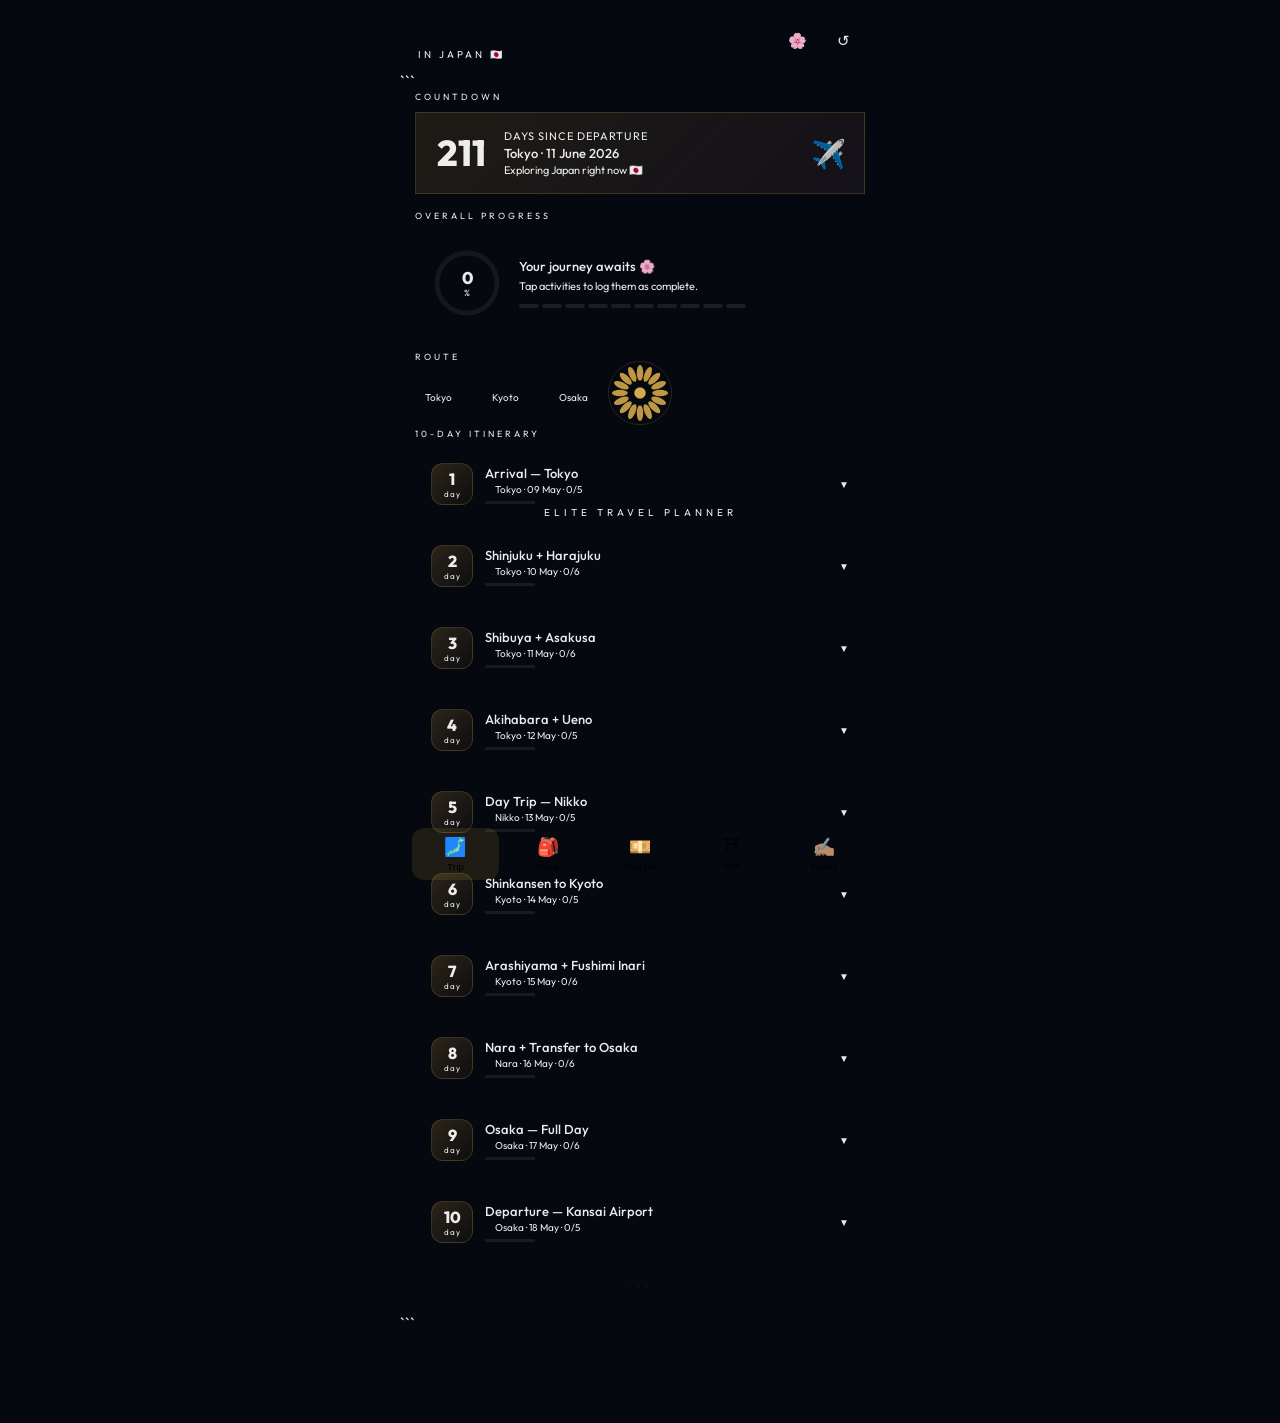
==== commit 5b4f5071: "Update japan-itinerary.html" ====
--- a/japan-itinerary.html
+++ b/japan-itinerary.html
@@ -3,424 +3,622 @@
 <html lang="en">
 <head>
 <meta charset="UTF-8">
-<meta name="viewport" content="width=device-width, initial-scale=1, maximum-scale=1">
-<meta name="theme-color" content="#050810">
+<meta name="viewport" content="width=device-width, initial-scale=1, maximum-scale=1, user-scalable=no">
+<meta name="theme-color" content="#06080f">
 <meta name="apple-mobile-web-app-capable" content="yes">
 <meta name="apple-mobile-web-app-status-bar-style" content="black-translucent">
-<meta name="apple-mobile-web-app-title" content="Japan Planner">
+<meta name="apple-mobile-web-app-title" content="Japan ✈">
 <title>Japan Elite Planner</title>
-<link rel="manifest" id="manifest-placeholder">
-
+<link rel="manifest" href="manifest.json">
+<link rel="apple-touch-icon" href="icon-192.svg">
+<link rel="preconnect" href="https://fonts.googleapis.com">
+<link rel="preconnect" href="https://fonts.gstatic.com" crossorigin>
+<link href="https://fonts.googleapis.com/css2?family=Shippori+Mincho+B1:wght@400;700;800&family=Outfit:wght@300;400;500;600&display=swap" rel="stylesheet">
 <style>
-  @import url('https://fonts.googleapis.com/css2?family=Shippori+Mincho:wght@400;600;800&family=DM+Sans:ital,wght@0,300;0,400;0,500;1,300&display=swap');
-
-  :root {
-    --ink:       #050810;
-    --paper:     #0d1428;
-    --panel:     #111827;
-    --border:    rgba(255,255,255,0.07);
-    --seal:      #c8372d;
-    --gold:      #d4a84b;
-    --mist:      rgba(255,255,255,0.55);
-    --snow:      rgba(255,255,255,0.9);
-    --bloom:     #e8a0b0;
-    --complete:  #2dd4a0;
-    --radius:    20px;
-    --font-jp:   'Shippori Mincho', serif;
-    --font-en:   'DM Sans', sans-serif;
-  }
-
-  * { box-sizing: border-box; margin: 0; padding: 0; -webkit-tap-highlight-color: transparent; }
-
-  html, body {
-    height: 100%;
-    background: var(--ink);
-    color: var(--snow);
-    font-family: var(--font-en);
-    overscroll-behavior: none;
-  }
-
-  /* ── GRAIN OVERLAY ── */
-  body::before {
-    content: '';
-    position: fixed; inset: 0; z-index: 999; pointer-events: none;
-    background-image: url("data:image/svg+xml,%3Csvg viewBox='0 0 256 256' xmlns='http://www.w3.org/2000/svg'%3E%3Cfilter id='noise'%3E%3CfeTurbulence type='fractalNoise' baseFrequency='0.9' numOctaves='4' stitchTiles='stitch'/%3E%3C/filter%3E%3Crect width='100%25' height='100%25' filter='url(%23noise)' opacity='0.04'/%3E%3C/svg%3E");
-    opacity: 0.35;
-  }
-
-  /* ── LAYOUT ── */
-  #app { max-width: 480px; margin: 0 auto; min-height: 100vh; position: relative; }
-
-  /* ── SPLASH / KAMON ── */
-  #splash {
-    position: fixed; inset: 0; z-index: 100;
-    background: var(--ink);
-    display: flex; flex-direction: column; align-items: center; justify-content: center; gap: 20px;
-    transition: opacity 0.6s ease, transform 0.6s ease;
-  }
-  #splash.hidden { opacity: 0; transform: translateY(-20px); pointer-events: none; }
-
-  .kamon {
-    width: 80px; height: 80px;
-    animation: kamonSpin 3s linear infinite;
-  }
-  @keyframes kamonSpin { to { transform: rotate(360deg); } }
-
-  .splash-title {
-    font-family: var(--font-jp);
-    font-size: 28px; font-weight: 800;
-    letter-spacing: 4px;
-    background: linear-gradient(135deg, var(--gold), #fff 60%, var(--bloom));
-    -webkit-background-clip: text; -webkit-text-fill-color: transparent;
-  }
-  .splash-sub { font-size: 11px; letter-spacing: 3px; color: var(--mist); text-transform: uppercase; }
-
-  /* ── HEADER ── */
-  .header {
-    padding: 24px 20px 12px;
-    display: flex; align-items: center; justify-content: space-between;
-    position: sticky; top: 0; z-index: 10;
-    background: linear-gradient(to bottom, var(--ink) 80%, transparent);
-  }
-  .header-brand { display: flex; flex-direction: column; gap: 2px; }
-  .header-jp { font-family: var(--font-jp); font-size: 22px; font-weight: 800; letter-spacing: 2px;
-    background: linear-gradient(90deg, var(--gold), var(--bloom)); -webkit-background-clip: text; -webkit-text-fill-color: transparent; }
-  .header-en { font-size: 10px; letter-spacing: 3px; color: var(--mist); text-transform: uppercase; }
-
-  .header-right { display: flex; gap: 10px; align-items: center; }
-
-  .icon-btn {
-    width: 40px; height: 40px; border-radius: 12px; border: 1px solid var(--border);
-    background: var(--panel); display: flex; align-items: center; justify-content: center;
-    cursor: pointer; font-size: 16px; transition: all 0.2s;
-    -webkit-user-select: none; user-select: none;
-  }
-  .icon-btn:active { transform: scale(0.92); background: #1e2840; }
-
-  /* ── PROGRESS RING ── */
-  .progress-section {
-    margin: 8px 20px 20px;
-    background: var(--panel);
-    border: 1px solid var(--border);
-    border-radius: var(--radius);
-    padding: 20px;
-    display: flex; align-items: center; gap: 20px;
-  }
-
-  .ring-wrap { position: relative; width: 72px; height: 72px; flex-shrink: 0; }
-  .ring-wrap svg { transform: rotate(-90deg); }
-  circle.track { fill: none; stroke: rgba(255,255,255,0.07); stroke-width: 5; }
-  circle.fill  { fill: none; stroke: var(--gold); stroke-width: 5; stroke-linecap: round;
-    transition: stroke-dashoffset 0.6s cubic-bezier(0.4,0,0.2,1); }
-  .ring-pct {
-    position: absolute; inset: 0; display: flex; flex-direction: column;
-    align-items: center; justify-content: center;
-    font-family: var(--font-jp); font-size: 18px; font-weight: 800; color: var(--gold);
-  }
-  .ring-pct span { font-family: var(--font-en); font-size: 9px; color: var(--mist); letter-spacing: 1px; }
-
-  .progress-info { flex: 1; }
-  .progress-info h3 { font-size: 14px; font-weight: 500; margin-bottom: 6px; }
-  .progress-info p { font-size: 11px; color: var(--mist); line-height: 1.5; }
-
-  .mini-bars { display: flex; gap: 4px; margin-top: 10px; }
-  .mini-bar {
-    height: 4px; flex: 1; border-radius: 2px;
-    background: rgba(255,255,255,0.1);
-    transition: background 0.4s;
-  }
-  .mini-bar.done { background: var(--complete); }
-  .mini-bar.partial { background: var(--gold); }
-
-  /* ── TAB BAR ── */
-  .tabs {
-    display: flex; gap: 6px; margin: 0 20px 20px;
-    background: var(--panel); border: 1px solid var(--border);
-    border-radius: 14px; padding: 5px;
-  }
-  .tab {
-    flex: 1; padding: 8px 4px; border-radius: 10px; border: none;
-    background: transparent; color: var(--mist); font-family: var(--font-en);
-    font-size: 11px; letter-spacing: 0.5px; cursor: pointer;
-    transition: all 0.25s; -webkit-user-select: none; user-select: none;
-    display: flex; flex-direction: column; align-items: center; gap: 3px;
-  }
-  .tab .tab-icon { font-size: 15px; }
-  .tab.active { background: rgba(212,168,75,0.15); color: var(--gold); font-weight: 500; }
-  .tab:active { transform: scale(0.96); }
-
-  /* ── VIEWS ── */
-  .view { display: none; }
-  .view.active { display: block; animation: fadeUp 0.3s ease both; }
-  @keyframes fadeUp { from { opacity:0; transform:translateY(10px); } to { opacity:1; transform:translateY(0); } }
-
-  /* ── SECTION LABEL ── */
-  .section-label {
-    margin: 0 20px 10px;
-    font-size: 10px; letter-spacing: 3px; text-transform: uppercase; color: var(--mist);
-    display: flex; align-items: center; gap: 8px;
-  }
-  .section-label::after { content:''; flex:1; height:1px; background: var(--border); }
-
-  /* ── DAY CARDS ── */
-  .day {
-    margin: 0 15px 16px;
-    border-radius: var(--radius);
-    border: 1px solid var(--border);
-    background: var(--panel);
-    overflow: hidden;
-    transition: all 0.3s;
-  }
-  .day.completed { border-color: rgba(45,212,160,0.2); }
-
-  .day-header {
-    padding: 16px 18px;
-    display: flex; align-items: center; gap: 14px;
-    cursor: pointer; -webkit-user-select: none; user-select: none;
-  }
-  .day-num {
-    width: 44px; height: 44px; border-radius: 14px; flex-shrink: 0;
-    background: linear-gradient(135deg, rgba(212,168,75,0.2), rgba(212,168,75,0.05));
-    border: 1px solid rgba(212,168,75,0.25);
-    display: flex; flex-direction: column; align-items: center; justify-content: center;
-    font-family: var(--font-jp); font-size: 17px; font-weight: 800; color: var(--gold);
-  }
-  .day-num span { font-family: var(--font-en); font-size: 8px; letter-spacing:1px; color: var(--mist); font-weight: 400; }
-
-  .day-info { flex: 1; min-width: 0; }
-  .day-title { font-size: 14px; font-weight: 500; margin-bottom: 3px; white-space: nowrap; overflow: hidden; text-overflow: ellipsis; }
-  .day-city { font-size: 11px; color: var(--mist); display: flex; align-items: center; gap: 4px; }
-  .city-dot { width: 5px; height: 5px; border-radius: 50%; background: var(--seal); }
-
-  .day-chevron { font-size: 11px; color: var(--mist); transition: transform 0.3s; }
-  .day.open .day-chevron { transform: rotate(180deg); }
-
-  .day-body { max-height: 0; overflow: hidden; transition: max-height 0.4s cubic-bezier(0.4,0,0.2,1); }
-  .day.open .day-body { max-height: 1200px; }
-
-  .day-divider { height: 1px; background: var(--border); margin: 0 18px; }
-
-  /* ── ACTIVITY ITEMS ── */
-  .activities { padding: 12px 18px 16px; display: flex; flex-direction: column; gap: 10px; }
-
-  .activity {
-    display: flex; align-items: flex-start; gap: 12px;
-    padding: 12px 14px; border-radius: 14px;
-    background: rgba(255,255,255,0.03); border: 1px solid transparent;
-    cursor: pointer; transition: all 0.25s;
-    -webkit-user-select: none; user-select: none;
-  }
-  .activity:active { transform: scale(0.98); }
-  .activity.done { background: rgba(45,212,160,0.05); border-color: rgba(45,212,160,0.15); }
-
-  .activity-check {
-    width: 22px; height: 22px; border-radius: 7px; flex-shrink: 0; margin-top: 1px;
-    border: 1.5px solid rgba(255,255,255,0.2);
-    display: flex; align-items: center; justify-content: center;
-    transition: all 0.25s; font-size: 12px;
-  }
-  .activity.done .activity-check { background: var(--complete); border-color: var(--complete); }
-
-  .activity-content { flex: 1; min-width: 0; }
-  .activity-name { font-size: 13px; font-weight: 400; transition: color 0.25s; }
-  .activity.done .activity-name { color: var(--mist); text-decoration: line-through; }
-  .activity-meta { display: flex; gap: 8px; margin-top: 4px; flex-wrap: wrap; }
-  .activity-tag {
-    font-size: 10px; letter-spacing: 0.5px; padding: 2px 7px; border-radius: 6px;
-    background: rgba(255,255,255,0.07); color: var(--mist);
-  }
-  .activity-tag.type-eat   { background: rgba(232,160,176,0.15); color: var(--bloom); }
-  .activity-tag.type-see   { background: rgba(212,168,75,0.12);  color: var(--gold); }
-  .activity-tag.type-do    { background: rgba(100,150,255,0.12); color: #a0b4ff; }
-  .activity-tag.type-stay  { background: rgba(255,255,255,0.07); color: var(--mist); }
-  .activity-tag.type-travel{ background: rgba(45,212,160,0.1);   color: var(--complete); }
-
-  .activity-note { font-size: 11px; color: var(--mist); margin-top: 4px; font-style: italic; }
-
-  /* ── TRIP STATS ── */
-  .stats-grid {
-    display: grid; grid-template-columns: 1fr 1fr;
-    gap: 10px; margin: 0 15px 20px;
-  }
-  .stat-card {
-    background: var(--panel); border: 1px solid var(--border); border-radius: var(--radius);
-    padding: 16px; display: flex; flex-direction: column; gap: 4px;
-  }
-  .stat-icon { font-size: 20px; }
-  .stat-value { font-family: var(--font-jp); font-size: 24px; font-weight: 800; color: var(--gold); }
-  .stat-label { font-size: 10px; letter-spacing: 1px; text-transform: uppercase; color: var(--mist); }
-
-  /* ── PACKING LIST ── */
-  .pack-section { margin: 0 15px 20px; }
-  .pack-category { margin-bottom: 16px; }
-  .pack-cat-label {
-    font-size: 10px; letter-spacing: 3px; text-transform: uppercase; color: var(--mist);
-    margin-bottom: 8px; display: flex; align-items: center; gap: 6px;
-  }
-  .pack-cat-label .cat-icon { font-size: 14px; }
-
-  .pack-items { display: flex; flex-direction: column; gap: 6px; }
-  .pack-item {
-    display: flex; align-items: center; gap: 12px; padding: 11px 14px;
-    border-radius: 12px; border: 1px solid var(--border); background: var(--panel);
-    cursor: pointer; transition: all 0.25s;
-    -webkit-user-select: none; user-select: none;
-  }
-  .pack-item:active { transform: scale(0.98); }
-  .pack-item.packed { background: rgba(45,212,160,0.05); border-color: rgba(45,212,160,0.15); }
-  .pack-check {
-    width: 20px; height: 20px; border-radius: 6px; flex-shrink: 0;
-    border: 1.5px solid rgba(255,255,255,0.2);
-    display: flex; align-items: center; justify-content: center;
-    transition: all 0.25s; font-size: 11px;
-  }
-  .pack-item.packed .pack-check { background: var(--complete); border-color: var(--complete); }
-  .pack-item-name { font-size: 13px; flex: 1; transition: color 0.25s; }
-  .pack-item.packed .pack-item-name { color: var(--mist); text-decoration: line-through; }
-  .pack-item-badge {
-    font-size: 9px; letter-spacing: 1px; padding: 2px 6px; border-radius: 5px;
-    text-transform: uppercase;
-  }
-  .badge-essential { background: rgba(200,55,45,0.2); color: #f08080; }
-  .badge-optional  { background: rgba(255,255,255,0.07); color: var(--mist); }
-
-  /* ── NOTES ── */
-  .notes-area {
-    margin: 0 15px 20px;
-    background: var(--panel); border: 1px solid var(--border); border-radius: var(--radius);
-    overflow: hidden;
-  }
-  .notes-header { padding: 14px 18px; font-size: 12px; letter-spacing: 1px; color: var(--mist); border-bottom: 1px solid var(--border); display: flex; align-items: center; gap: 8px; }
-  .notes-input {
-    width: 100%; padding: 16px 18px; background: transparent; border: none; outline: none;
-    color: var(--snow); font-family: var(--font-en); font-size: 13px; line-height: 1.7;
-    resize: none; min-height: 140px;
-  }
-  .notes-input::placeholder { color: rgba(255,255,255,0.2); }
-
-  /* ── QUICK INFO PILLS ── */
-  .info-pills { display: flex; gap: 8px; padding: 0 15px 20px; overflow-x: auto; scrollbar-width: none; }
-  .info-pills::-webkit-scrollbar { display: none; }
-  .info-pill {
-    flex-shrink: 0; padding: 10px 14px; border-radius: 12px;
-    background: var(--panel); border: 1px solid var(--border);
-    display: flex; align-items: center; gap: 7px; font-size: 12px;
-  }
-  .info-pill .pill-icon { font-size: 15px; }
-  .info-pill span { white-space: nowrap; color: var(--mist); }
-  .info-pill strong { color: var(--snow); }
-
-  /* ── TOAST ── */
-  #toast {
-    position: fixed; bottom: 30px; left: 50%; transform: translateX(-50%) translateY(20px);
-    background: var(--panel); border: 1px solid var(--border); border-radius: 12px;
-    padding: 10px 18px; font-size: 12px; letter-spacing: 0.5px;
-    opacity: 0; transition: all 0.3s; z-index: 200; white-space: nowrap;
-    pointer-events: none;
-  }
-  #toast.show { opacity: 1; transform: translateX(-50%) translateY(0); }
-
-  /* ── OFFLINE BADGE ── */
-  #offline-badge {
-    position: fixed; top: 12px; right: 12px; z-index: 500;
-    background: rgba(200,55,45,0.9); border-radius: 8px;
-    padding: 5px 10px; font-size: 10px; letter-spacing: 1px; text-transform: uppercase;
-    display: none;
-  }
-  body.offline #offline-badge { display: block; }
-
-  /* ── SEAL DECORATION ── */
-  .seal-deco {
-    width: 48px; height: 48px; border-radius: 50%;
-    background: linear-gradient(135deg, var(--seal), #8b1a14);
-    display: flex; align-items: center; justify-content: center;
-    font-family: var(--font-jp); font-size: 11px; font-weight: 800;
-    color: rgba(255,255,255,0.85); letter-spacing: 1px;
-    box-shadow: 0 0 20px rgba(200,55,45,0.3);
-    flex-shrink: 0;
-  }
-
-  /* ── INSTALL PROMPT ── */
-  #install-banner {
-    margin: 0 15px 16px;
-    background: linear-gradient(135deg, rgba(212,168,75,0.12), rgba(232,160,176,0.08));
-    border: 1px solid rgba(212,168,75,0.25); border-radius: var(--radius);
-    padding: 14px 18px; display: none; align-items: center; gap: 12px;
-  }
-  #install-banner.visible { display: flex; animation: fadeUp 0.4s ease both; }
-  #install-banner p { flex:1; font-size: 12px; color: var(--mist); line-height: 1.5; }
-  #install-banner strong { color: var(--gold); }
-  .install-btn {
-    background: var(--gold); color: var(--ink); border: none; border-radius: 10px;
-    padding: 8px 14px; font-family: var(--font-en); font-size: 11px; font-weight: 600;
-    cursor: pointer; flex-shrink: 0; letter-spacing: 0.5px;
-    transition: all 0.2s;
-  }
-  .install-btn:active { transform: scale(0.95); }
-
-  /* ── SCROLL HINT ── */
-  .scroll-hint { text-align: center; padding: 0 0 40px; font-size: 11px; color: rgba(255,255,255,0.15); letter-spacing: 2px; }
-
-  /* ── CHERRY BLOSSOM PETALS ── */
-  .petal {
-    position: fixed; pointer-events: none; z-index: 998;
-    font-size: 14px; opacity: 0;
-    animation: petalFall 4s ease-in forwards;
-  }
-  @keyframes petalFall {
-    0%   { opacity: 0.7; transform: translateY(-20px) rotate(0deg); }
-    100% { opacity: 0;   transform: translateY(100vh) rotate(360deg); }
-  }
+/* ═══════════════════════════════════════════
+   TOKENS
+═══════════════════════════════════════════ */
+:root {
+  --ink:    #06080f;
+  --deep:   #0b0f1e;
+  --panel:  #10152a;
+  --card:   #141929;
+  --lift:   #1a2035;
+  --border: rgba(255,255,255,0.07);
+  --brite:  rgba(255,255,255,0.12);
+  --seal:   #c8372d;
+  --gold:   #d4a84b;
+  --goldl:  #e8c47a;
+  --bloom:  #e8a0b0;
+  --teal:   #2dd4a0;
+  --mist:   rgba(255,255,255,0.45);
+  --fog:    rgba(255,255,255,0.25);
+  --snow:   rgba(255,255,255,0.92);
+  --r:      18px;
+  --jp:     'Shippori Mincho B1', serif;
+  --en:     'Outfit', sans-serif;
+}
+*{box-sizing:border-box;margin:0;padding:0;-webkit-tap-highlight-color:transparent}
+html,body{
+  height:100%;background:var(--ink);color:var(--snow);
+  font-family:var(--en);overscroll-behavior:none;
+  -webkit-font-smoothing:antialiased;
+}
+
+/* ═══════════════════════════════════════════
+GRAIN
+═══════════════════════════════════════════ */
+body::after{
+content:’’;position:fixed;inset:0;z-index:9999;pointer-events:none;
+background:url(“data:image/svg+xml,%3Csvg xmlns=‘http://www.w3.org/2000/svg’ width=‘300’ height=‘300’%3E%3Cfilter id=‘n’%3E%3CfeTurbulence type=‘fractalNoise’ baseFrequency=‘0.75’ numOctaves=‘4’ stitchTiles=‘stitch’/%3E%3C/filter%3E%3Crect width=‘300’ height=‘300’ filter=‘url(%23n)’ opacity=‘0.035’/%3E%3C/svg%3E”);
+opacity:.4;
+}
+
+/* ═══════════════════════════════════════════
+LAYOUT
+═══════════════════════════════════════════ */
+#app{max-width:480px;margin:0 auto;min-height:100vh;position:relative;padding-bottom:90px}
+
+/* ═══════════════════════════════════════════
+SPLASH
+═══════════════════════════════════════════ */
+#splash{
+position:fixed;inset:0;z-index:500;
+background:var(–ink);
+display:flex;flex-direction:column;align-items:center;justify-content:center;gap:18px;
+transition:opacity .7s ease,transform .7s ease;
+}
+#splash.gone{opacity:0;transform:scale(1.04);pointer-events:none}
+.splash-kamon{width:72px;height:72px;animation:spin 6s linear infinite}
+@keyframes spin{to{transform:rotate(360deg)}}
+.splash-title{
+font-family:var(–jp);font-size:30px;font-weight:800;letter-spacing:5px;
+background:linear-gradient(135deg,var(–gold),#fff 55%,var(–bloom));
+-webkit-background-clip:text;-webkit-text-fill-color:transparent;background-clip:text;
+}
+.splash-sub{font-size:10px;letter-spacing:4px;color:var(–mist);text-transform:uppercase}
+.splash-dots{display:flex;gap:6px}
+.splash-dot{
+width:6px;height:6px;border-radius:50%;background:var(–gold);opacity:.3;
+animation:pulse 1.4s ease-in-out infinite;
+}
+.splash-dot:nth-child(2){animation-delay:.2s}
+.splash-dot:nth-child(3){animation-delay:.4s}
+@keyframes pulse{0%,100%{opacity:.2;transform:scale(.8)}50%{opacity:1;transform:scale(1)}}
+
+/* ═══════════════════════════════════════════
+HEADER
+═══════════════════════════════════════════ */
+.hdr{
+padding:20px 18px 10px;
+display:flex;align-items:center;justify-content:space-between;
+position:sticky;top:0;z-index:20;
+background:linear-gradient(to bottom,var(–ink) 75%,transparent);
+backdrop-filter:blur(0px);
+}
+.hdr-brand{display:flex;flex-direction:column;gap:1px}
+.hdr-jp{
+font-family:var(–jp);font-size:20px;font-weight:800;letter-spacing:2px;
+background:linear-gradient(90deg,var(–gold),var(–bloom));
+-webkit-background-clip:text;-webkit-text-fill-color:transparent;background-clip:text;
+}
+.hdr-sub{font-size:10px;letter-spacing:3px;color:var(–mist);text-transform:uppercase}
+.hdr-right{display:flex;gap:8px}
+.ibtn{
+width:38px;height:38px;border-radius:11px;border:1px solid var(–border);
+background:var(–panel);display:flex;align-items:center;justify-content:center;
+cursor:pointer;font-size:15px;transition:all .18s;user-select:none;
+}
+.ibtn:active{transform:scale(.9);background:var(–lift)}
+
+/* ═══════════════════════════════════════════
+TRIP COUNTDOWN
+═══════════════════════════════════════════ */
+.countdown{
+margin:6px 15px 16px;
+background:linear-gradient(135deg,rgba(212,168,75,.12),rgba(232,160,176,.06));
+border:1px solid rgba(212,168,75,.2);border-radius:var(–r);
+padding:16px 18px;display:flex;align-items:center;gap:16px;
+}
+.cd-num{
+font-family:var(–jp);font-size:36px;font-weight:800;color:var(–gold);
+line-height:1;min-width:54px;text-align:center;
+}
+.cd-info{flex:1}
+.cd-label{font-size:11px;color:var(–mist);letter-spacing:1px;text-transform:uppercase;margin-bottom:2px}
+.cd-date{font-size:13px;font-weight:500}
+.cd-sub{font-size:11px;color:var(–mist);margin-top:2px}
+.cd-icon{font-size:28px}
+
+/* ═══════════════════════════════════════════
+PROGRESS
+═══════════════════════════════════════════ */
+.progress-wrap{
+margin:0 15px 16px;background:var(–panel);
+border:1px solid var(–border);border-radius:var(–r);padding:18px;
+display:flex;align-items:center;gap:18px;
+}
+.ring-wrap{position:relative;width:68px;height:68px;flex-shrink:0}
+.ring-wrap svg{transform:rotate(-90deg)}
+circle.trk{fill:none;stroke:rgba(255,255,255,0.06);stroke-width:5}
+circle.fll{
+fill:none;stroke:var(–gold);stroke-width:5;stroke-linecap:round;
+stroke-dasharray:188.5;stroke-dashoffset:188.5;
+transition:stroke-dashoffset .7s cubic-bezier(.4,0,.2,1);
+}
+.ring-label{
+position:absolute;inset:0;display:flex;flex-direction:column;
+align-items:center;justify-content:center;
+}
+.ring-pct{font-family:var(–jp);font-size:17px;font-weight:800;color:var(–gold);line-height:1}
+.ring-unit{font-size:9px;color:var(–mist);letter-spacing:1px;margin-top:1px}
+.prog-info{flex:1;min-width:0}
+.prog-title{font-size:13px;font-weight:500;margin-bottom:4px}
+.prog-sub{font-size:11px;color:var(–mist);line-height:1.5}
+.day-dots{display:flex;gap:3px;margin-top:10px;flex-wrap:wrap}
+.day-dot{
+width:20px;height:4px;border-radius:2px;background:rgba(255,255,255,.09);
+transition:background .4s;cursor:default;
+}
+.day-dot.partial{background:var(–gold)}
+.day-dot.full{background:var(–teal)}
+
+/* ═══════════════════════════════════════════
+WEATHER BAR
+═══════════════════════════════════════════ */
+.weather-bar{
+display:flex;gap:8px;padding:0 15px 16px;overflow-x:auto;scrollbar-width:none
+}
+.weather-bar::-webkit-scrollbar{display:none}
+.wx-chip{
+flex-shrink:0;display:flex;flex-direction:column;align-items:center;gap:3px;
+background:var(–panel);border:1px solid var(–border);border-radius:12px;
+padding:10px 12px;min-width:56px;
+}
+.wx-day{font-size:9px;letter-spacing:1px;color:var(–mist);text-transform:uppercase}
+.wx-icon{font-size:18px}
+.wx-temp{font-size:12px;font-weight:500}
+
+/* ═══════════════════════════════════════════
+TABS
+═══════════════════════════════════════════ */
+.tabs{
+display:flex;gap:5px;margin:0 15px 16px;
+background:var(–panel);border:1px solid var(–border);
+border-radius:14px;padding:4px;
+}
+.tab{
+flex:1;padding:8px 2px;border-radius:10px;border:none;
+background:transparent;color:var(–mist);font-family:var(–en);
+font-size:10px;letter-spacing:.3px;cursor:pointer;
+transition:all .2s;user-select:none;
+display:flex;flex-direction:column;align-items:center;gap:3px;
+}
+.tab .ti{font-size:15px}
+.tab.active{background:rgba(212,168,75,.15);color:var(–gold);font-weight:500}
+.tab:active{transform:scale(.94)}
+
+/* ═══════════════════════════════════════════
+VIEWS
+═══════════════════════════════════════════ */
+.view{display:none;animation:fadeUp .28s ease both}
+.view.active{display:block}
+@keyframes fadeUp{from{opacity:0;transform:translateY(8px)}to{opacity:1;transform:translateY(0)}}
+
+/* ═══════════════════════════════════════════
+SECTION LABEL
+═══════════════════════════════════════════ */
+.slabel{
+margin:0 15px 10px;font-size:9px;letter-spacing:3px;
+text-transform:uppercase;color:var(–mist);
+display:flex;align-items:center;gap:8px;
+}
+.slabel::after{content:’’;flex:1;height:1px;background:var(–border)}
+
+/* ═══════════════════════════════════════════
+CITY ROUTE BAR
+═══════════════════════════════════════════ */
+.route-bar{
+display:flex;align-items:center;gap:0;
+padding:0 15px 16px;overflow-x:auto;scrollbar-width:none;
+}
+.route-bar::-webkit-scrollbar{display:none}
+.route-city{
+display:flex;flex-direction:column;align-items:center;gap:3px;
+flex-shrink:0;cursor:pointer;padding:8px 10px;
+border-radius:10px;transition:background .2s;
+}
+.route-city:active{background:var(–panel)}
+.route-city.active-city .rc-dot{background:var(–gold);box-shadow:0 0 8px var(–gold)}
+.route-city.active-city .rc-name{color:var(–gold)}
+.rc-dot{width:8px;height:8px;border-radius:50%;background:var(–fog);transition:all .3s}
+.rc-name{font-size:10px;color:var(–mist);white-space:nowrap;transition:color .3s}
+.route-line{flex-shrink:0;width:20px;height:1px;background:var(–border);margin-bottom:14px}
+
+/* ═══════════════════════════════════════════
+DAY CARDS
+═══════════════════════════════════════════ */
+.day-card{
+margin:0 15px 12px;border-radius:var(–r);
+border:1px solid var(–border);background:var(–panel);
+overflow:hidden;transition:border-color .3s;
+}
+.day-card.completed{border-color:rgba(45,212,160,.25)}
+.day-card.day-open .dc-chevron{transform:rotate(180deg)}
+
+.dc-hdr{
+padding:14px 16px;display:flex;align-items:center;gap:12px;
+cursor:pointer;user-select:none;-webkit-user-select:none;
+}
+.dc-hdr:active .dc-num{transform:scale(.94)}
+
+.dc-num{
+width:42px;height:42px;border-radius:12px;flex-shrink:0;
+background:linear-gradient(135deg,rgba(212,168,75,.18),rgba(212,168,75,.04));
+border:1px solid rgba(212,168,75,.2);
+display:flex;flex-direction:column;align-items:center;justify-content:center;
+font-family:var(–jp);font-size:16px;font-weight:800;color:var(–gold);
+transition:transform .15s;
+}
+.dc-num-sub{font-family:var(–en);font-size:8px;letter-spacing:1px;color:var(–mist);font-weight:400}
+.dc-info{flex:1;min-width:0}
+.dc-title{font-size:13px;font-weight:500;margin-bottom:2px;overflow:hidden;text-overflow:ellipsis;white-space:nowrap}
+.dc-meta{display:flex;align-items:center;gap:6px;font-size:10px;color:var(–mist)}
+.dc-city-dot{width:4px;height:4px;border-radius:50%;background:var(–seal);flex-shrink:0}
+.dc-progress{
+width:50px;height:3px;border-radius:2px;background:rgba(255,255,255,.08);
+margin-top:5px;overflow:hidden;
+}
+.dc-progress-fill{height:100%;border-radius:2px;background:var(–gold);transition:width .4s}
+.dc-chevron{font-size:10px;color:var(–mist);transition:transform .3s;flex-shrink:0}
+
+/* accordion */
+.dc-body{
+display:grid;grid-template-rows:0fr;
+transition:grid-template-rows .35s cubic-bezier(.4,0,.2,1);
+}
+.day-card.day-open .dc-body{grid-template-rows:1fr}
+.dc-body-inner{overflow:hidden}
+
+.dc-divider{height:1px;background:var(–border);margin:0 16px}
+.activities{padding:10px 16px 14px;display:flex;flex-direction:column;gap:8px}
+
+/* ═══════════════════════════════════════════
+ACTIVITY ITEMS
+═══════════════════════════════════════════ */
+.act{
+display:flex;align-items:flex-start;gap:10px;padding:11px 12px;
+border-radius:12px;background:rgba(255,255,255,.025);
+border:1px solid transparent;cursor:pointer;
+transition:background .2s,border-color .2s,transform .15s;
+user-select:none;-webkit-user-select:none;
+}
+.act:active{transform:scale(.98)}
+.act.done{background:rgba(45,212,160,.04);border-color:rgba(45,212,160,.12)}
+
+.act-chk{
+width:21px;height:21px;border-radius:7px;flex-shrink:0;margin-top:1px;
+border:1.5px solid rgba(255,255,255,.18);
+display:flex;align-items:center;justify-content:center;
+font-size:11px;color:transparent;transition:all .2s;
+}
+.act.done .act-chk{background:var(–teal);border-color:var(–teal);color:#fff}
+
+.act-body{flex:1;min-width:0}
+.act-name{font-size:12.5px;font-weight:400;transition:color .2s;line-height:1.4}
+.act.done .act-name{color:var(–mist);text-decoration:line-through;text-decoration-color:rgba(255,255,255,.2)}
+.act-tags{display:flex;gap:5px;margin-top:4px;flex-wrap:wrap}
+.act-tag{
+font-size:9.5px;letter-spacing:.3px;padding:2px 7px;border-radius:5px;
+font-weight:400;
+}
+.tag-eat   {background:rgba(232,160,176,.14);color:var(–bloom)}
+.tag-see   {background:rgba(212,168,75,.12); color:var(–gold)}
+.tag-do    {background:rgba(120,140,255,.12);color:#a0aaff}
+.tag-stay  {background:rgba(255,255,255,.07);color:var(–mist)}
+.tag-travel{background:rgba(45,212,160,.1); color:var(–teal)}
+.act-note{font-size:10.5px;color:var(–fog);margin-top:4px;font-style:italic;line-height:1.4}
+
+/* ═══════════════════════════════════════════
+STATS TAB
+═══════════════════════════════════════════ */
+.stats-hero{
+margin:0 15px 14px;
+background:var(–panel);border:1px solid var(–border);border-radius:var(–r);
+padding:18px;
+}
+.stats-row{display:grid;grid-template-columns:1fr 1fr;gap:10px;margin-bottom:12px}
+.stat-box{
+background:var(–card);border:1px solid var(–border);border-radius:14px;
+padding:14px;display:flex;flex-direction:column;gap:3px;
+}
+.stat-ico{font-size:20px}
+.stat-val{font-family:var(–jp);font-size:26px;font-weight:800;color:var(–gold);line-height:1.1}
+.stat-lbl{font-size:9px;letter-spacing:1.5px;text-transform:uppercase;color:var(–mist)}
+.budget-bar-wrap{margin-top:4px}
+.budget-bar-label{display:flex;justify-content:space-between;font-size:10px;color:var(–mist);margin-bottom:6px}
+.budget-bar{height:5px;border-radius:3px;background:rgba(255,255,255,.07);overflow:hidden}
+.budget-fill{height:100%;border-radius:3px;background:linear-gradient(90deg,var(–gold),var(–bloom));transition:width .6s}
+
+/* ═══════════════════════════════════════════
+PACKING
+═══════════════════════════════════════════ */
+.pack-wrap{padding:0 15px}
+.pack-cat{margin-bottom:14px}
+.pack-cat-hdr{
+display:flex;align-items:center;justify-content:space-between;
+font-size:9px;letter-spacing:3px;text-transform:uppercase;color:var(–mist);
+margin-bottom:8px;
+}
+.pack-cat-left{display:flex;align-items:center;gap:6px}
+.pack-items{display:flex;flex-direction:column;gap:5px}
+.pitem{
+display:flex;align-items:center;gap:10px;padding:11px 13px;
+border-radius:12px;border:1px solid var(–border);background:var(–panel);
+cursor:pointer;transition:all .2s;user-select:none;-webkit-user-select:none;
+}
+.pitem:active{transform:scale(.98)}
+.pitem.pkd{background:rgba(45,212,160,.04);border-color:rgba(45,212,160,.15)}
+.pchk{
+width:20px;height:20px;border-radius:6px;flex-shrink:0;
+border:1.5px solid rgba(255,255,255,.18);
+display:flex;align-items:center;justify-content:center;
+font-size:10px;color:transparent;transition:all .2s;
+}
+.pitem.pkd .pchk{background:var(–teal);border-color:var(–teal);color:#fff}
+.pitem-name{flex:1;font-size:12px;transition:color .2s}
+.pitem.pkd .pitem-name{color:var(–mist);text-decoration:line-through}
+.pbadge{
+font-size:9px;letter-spacing:.5px;padding:2px 6px;border-radius:5px;
+text-transform:uppercase;flex-shrink:0;
+}
+.pbadge-must{background:rgba(200,55,45,.2);color:#f08080}
+.pbadge-opt{background:rgba(255,255,255,.06);color:var(–mist)}
+.pack-pct{
+font-size:9px;color:var(–gold);font-weight:500;letter-spacing:.5px;
+}
+
+/* ═══════════════════════════════════════════
+INFO TAB
+═══════════════════════════════════════════ */
+.info-grid{display:grid;grid-template-columns:1fr 1fr;gap:8px;margin:0 15px 16px}
+.info-card{
+background:var(–panel);border:1px solid var(–border);border-radius:14px;
+padding:13px;display:flex;flex-direction:column;gap:4px;
+}
+.info-ico{font-size:20px}
+.info-val{font-size:13px;font-weight:500}
+.info-lbl{font-size:9px;letter-spacing:1px;text-transform:uppercase;color:var(–mist)}
+
+.tips-list{margin:0 15px 16px;display:flex;flex-direction:column;gap:7px}
+.tip-item{
+display:flex;gap:10px;padding:12px 13px;
+background:var(–panel);border:1px solid var(–border);border-radius:12px;
+font-size:12px;line-height:1.5;
+}
+.tip-num{
+font-family:var(–jp);font-size:13px;font-weight:800;color:var(–gold);
+flex-shrink:0;margin-top:1px;
+}
+
+/* ═══════════════════════════════════════════
+PHRASES
+═══════════════════════════════════════════ */
+.phrase-item{
+margin:0 15px 7px;padding:13px;
+background:var(–panel);border:1px solid var(–border);border-radius:12px;
+cursor:pointer;transition:all .2s;user-select:none;
+}
+.phrase-item:active{transform:scale(.98);background:var(–lift)}
+.phrase-jp{font-family:var(–jp);font-size:15px;font-weight:700;color:var(–gold);margin-bottom:3px}
+.phrase-rom{font-size:11px;color:var(–mist);margin-bottom:2px}
+.phrase-en{font-size:12px;color:var(–snow)}
+.phrase-copied{font-size:9px;color:var(–teal);display:none;margin-top:3px;letter-spacing:1px}
+
+/* ═══════════════════════════════════════════
+NOTES
+═══════════════════════════════════════════ */
+.notes-card{
+margin:0 15px 14px;background:var(–panel);
+border:1px solid var(–border);border-radius:var(–r);overflow:hidden;
+}
+.notes-hdr{
+padding:12px 16px;font-size:10px;letter-spacing:2px;text-transform:uppercase;
+color:var(–mist);border-bottom:1px solid var(–border);
+display:flex;align-items:center;justify-content:space-between;
+}
+.notes-saved{font-size:9px;color:var(–teal);opacity:0;transition:opacity .3s}
+.notes-saved.show{opacity:1}
+textarea.notes-input{
+width:100%;padding:14px 16px;background:transparent;border:none;outline:none;
+color:var(–snow);font-family:var(–en);font-size:12.5px;line-height:1.75;
+resize:none;min-height:160px;
+}
+textarea.notes-input::placeholder{color:rgba(255,255,255,.18)}
+
+/* ═══════════════════════════════════════════
+BUDGET TRACKER
+═══════════════════════════════════════════ */
+.budget-card{
+margin:0 15px 14px;background:var(–panel);
+border:1px solid var(–border);border-radius:var(–r);padding:16px;
+}
+.budget-title{font-size:11px;letter-spacing:2px;text-transform:uppercase;color:var(–mist);margin-bottom:12px}
+.budget-amount{display:flex;align-items:baseline;gap:4px;margin-bottom:14px}
+.budget-sym{font-family:var(–jp);font-size:18px;color:var(–gold)}
+.budget-val{font-family:var(–jp);font-size:38px;font-weight:800;color:var(–snow);line-height:1}
+.budget-cur{font-size:11px;color:var(–mist)}
+.budget-entries{display:flex;flex-direction:column;gap:6px;margin-bottom:12px;max-height:200px;overflow-y:auto}
+.budget-entry{
+display:flex;align-items:center;justify-content:space-between;
+padding:9px 11px;background:var(–card);border-radius:10px;font-size:12px;
+}
+.be-left{display:flex;align-items:center;gap:8px}
+.be-cat{font-size:14px}
+.be-label{color:var(–mist)}
+.be-amount{color:var(–snow);font-weight:500;font-family:var(–jp)}
+.be-del{font-size:14px;cursor:pointer;opacity:.4;transition:opacity .2s;padding:2px}
+.be-del:active{opacity:1}
+.budget-add{display:flex;gap:6px}
+.budget-input{
+flex:1;background:var(–card);border:1px solid var(–border);border-radius:10px;
+padding:9px 12px;color:var(–snow);font-family:var(–en);font-size:12px;outline:none;
+}
+.budget-input::placeholder{color:rgba(255,255,255,.2)}
+.budget-add-btn{
+background:var(–gold);color:var(–ink);border:none;border-radius:10px;
+padding:9px 14px;font-family:var(–en);font-size:12px;font-weight:600;
+cursor:pointer;transition:all .2s;white-space:nowrap;
+}
+.budget-add-btn:active{transform:scale(.95)}
+.budget-cats{display:flex;gap:5px;margin-bottom:8px;flex-wrap:wrap}
+.bcat-btn{
+font-size:16px;padding:5px 8px;border-radius:8px;cursor:pointer;
+background:var(–card);border:1px solid var(–border);transition:all .2s;
+}
+.bcat-btn.sel{border-color:var(–gold);background:rgba(212,168,75,.15)}
+.bcat-btn:active{transform:scale(.9)}
+
+/* ═══════════════════════════════════════════
+BOTTOM NAV
+═══════════════════════════════════════════ */
+.bnav{
+position:fixed;bottom:0;left:0;right:0;z-index:30;
+display:flex;padding:8px 12px 20px;gap:5px;
+background:linear-gradient(to top,var(–ink) 70%,transparent);
+max-width:480px;margin:0 auto;
+}
+.bntab{
+flex:1;display:flex;flex-direction:column;align-items:center;gap:3px;
+padding:8px 4px;border-radius:12px;border:none;background:transparent;
+color:var(–mist);font-family:var(–en);font-size:9.5px;letter-spacing:.3px;
+cursor:pointer;transition:all .2s;user-select:none;
+}
+.bntab .bni{font-size:18px}
+.bntab.active{
+background:rgba(212,168,75,.12);color:var(–gold);
+}
+.bntab:active{transform:scale(.92)}
+.bntab-badge{
+position:absolute;top:6px;right:6px;
+width:7px;height:7px;border-radius:50%;background:var(–seal);
+display:none;
+}
+
+/* ═══════════════════════════════════════════
+TOAST
+═══════════════════════════════════════════ */
+#toast{
+position:fixed;bottom:100px;left:50%;transform:translateX(-50%) translateY(12px);
+background:var(–lift);border:1px solid var(–brite);border-radius:10px;
+padding:9px 16px;font-size:12px;letter-spacing:.3px;z-index:9998;
+opacity:0;transition:all .3s;pointer-events:none;white-space:nowrap;
+}
+#toast.show{opacity:1;transform:translateX(-50%) translateY(0)}
+
+/* ═══════════════════════════════════════════
+OFFLINE BADGE
+═══════════════════════════════════════════ */
+#offbadge{
+position:fixed;top:10px;right:10px;z-index:9997;
+background:rgba(200,55,45,.9);border-radius:7px;
+padding:4px 9px;font-size:9.5px;letter-spacing:1px;text-transform:uppercase;
+display:none;
+}
+body.offline #offbadge{display:block}
+
+/* ═══════════════════════════════════════════
+INSTALL BANNER
+═══════════════════════════════════════════ */
+#install-banner{
+margin:0 15px 14px;
+background:linear-gradient(135deg,rgba(212,168,75,.1),rgba(232,160,176,.06));
+border:1px solid rgba(212,168,75,.2);border-radius:var(–r);
+padding:13px 16px;display:none;align-items:center;gap:12px;
+}
+#install-banner.vis{display:flex;animation:fadeUp .4s ease both}
+#install-banner p{flex:1;font-size:11.5px;color:var(–mist);line-height:1.5}
+#install-banner strong{color:var(–goldl)}
+.inst-btn{
+background:var(–gold);color:var(–ink);border:none;border-radius:9px;
+padding:8px 13px;font-family:var(–en);font-size:11px;font-weight:600;
+cursor:pointer;flex-shrink:0;letter-spacing:.3px;transition:all .2s;
+}
+.inst-btn:active{transform:scale(.94)}
+
+/* ═══════════════════════════════════════════
+PETALS
+═══════════════════════════════════════════ */
+.petal{
+position:fixed;pointer-events:none;z-index:9996;
+font-size:16px;opacity:0;will-change:transform;
+animation:petalDrift 4s ease-in forwards;
+}
+@keyframes petalDrift{
+0%  {opacity:.8;transform:translateY(-10px) rotate(0deg) translateX(0)}
+100%{opacity:0;transform:translateY(100vh) rotate(540deg) translateX(40px)}
+}
+
+/* ═══════════════════════════════════════════
+SCROLL HINT
+═══════════════════════════════════════════ */
+.scroll-end{text-align:center;padding:10px 0 20px;font-size:11px;color:rgba(255,255,255,.1);letter-spacing:3px}
 </style>
 
 </head>
 <body>
 
-<div id="offline-badge">✈ Offline</div>
+<div id="offbadge">✈ Offline</div>
 <div id="toast"></div>
 
-<!-- SPLASH -->
+<!-- ── SPLASH ───────────────────────────────── -->
 
 <div id="splash">
-  <svg class="kamon" viewBox="0 0 100 100" fill="none" xmlns="http://www.w3.org/2000/svg">
-    <circle cx="50" cy="50" r="45" stroke="#d4a84b" stroke-width="1.5" opacity="0.4"/>
-    <circle cx="50" cy="50" r="35" stroke="#d4a84b" stroke-width="1" opacity="0.3"/>
-    <!-- 16-petal chrysanthemum -->
-    <g fill="#d4a84b">
-      <ellipse cx="50" cy="20" rx="5" ry="12" opacity="0.9"/>
-      <ellipse cx="50" cy="20" rx="5" ry="12" transform="rotate(22.5 50 50)" opacity="0.9"/>
-      <ellipse cx="50" cy="20" rx="5" ry="12" transform="rotate(45 50 50)" opacity="0.9"/>
-      <ellipse cx="50" cy="20" rx="5" ry="12" transform="rotate(67.5 50 50)" opacity="0.9"/>
-      <ellipse cx="50" cy="20" rx="5" ry="12" transform="rotate(90 50 50)" opacity="0.9"/>
-      <ellipse cx="50" cy="20" rx="5" ry="12" transform="rotate(112.5 50 50)" opacity="0.9"/>
-      <ellipse cx="50" cy="20" rx="5" ry="12" transform="rotate(135 50 50)" opacity="0.9"/>
-      <ellipse cx="50" cy="20" rx="5" ry="12" transform="rotate(157.5 50 50)" opacity="0.9"/>
-      <ellipse cx="50" cy="20" rx="5" ry="12" transform="rotate(180 50 50)" opacity="0.9"/>
-      <ellipse cx="50" cy="20" rx="5" ry="12" transform="rotate(202.5 50 50)" opacity="0.9"/>
-      <ellipse cx="50" cy="20" rx="5" ry="12" transform="rotate(225 50 50)" opacity="0.9"/>
-      <ellipse cx="50" cy="20" rx="5" ry="12" transform="rotate(247.5 50 50)" opacity="0.9"/>
-      <ellipse cx="50" cy="20" rx="5" ry="12" transform="rotate(270 50 50)" opacity="0.9"/>
-      <ellipse cx="50" cy="20" rx="5" ry="12" transform="rotate(292.5 50 50)" opacity="0.9"/>
-      <ellipse cx="50" cy="20" rx="5" ry="12" transform="rotate(315 50 50)" opacity="0.9"/>
-      <ellipse cx="50" cy="20" rx="5" ry="12" transform="rotate(337.5 50 50)" opacity="0.9"/>
+  <svg class="splash-kamon" viewBox="0 0 100 100" xmlns="http://www.w3.org/2000/svg">
+    <g opacity=".9">
+      <ellipse cx="50" cy="22" rx="4.5" ry="11" fill="#d4a84b" transform="rotate(0 50 50)"/>
+      <ellipse cx="50" cy="22" rx="4.5" ry="11" fill="#d4a84b" transform="rotate(22.5 50 50)"/>
+      <ellipse cx="50" cy="22" rx="4.5" ry="11" fill="#d4a84b" transform="rotate(45 50 50)"/>
+      <ellipse cx="50" cy="22" rx="4.5" ry="11" fill="#d4a84b" transform="rotate(67.5 50 50)"/>
+      <ellipse cx="50" cy="22" rx="4.5" ry="11" fill="#d4a84b" transform="rotate(90 50 50)"/>
+      <ellipse cx="50" cy="22" rx="4.5" ry="11" fill="#d4a84b" transform="rotate(112.5 50 50)"/>
+      <ellipse cx="50" cy="22" rx="4.5" ry="11" fill="#d4a84b" transform="rotate(135 50 50)"/>
+      <ellipse cx="50" cy="22" rx="4.5" ry="11" fill="#d4a84b" transform="rotate(157.5 50 50)"/>
+      <ellipse cx="50" cy="22" rx="4.5" ry="11" fill="#d4a84b" transform="rotate(180 50 50)"/>
+      <ellipse cx="50" cy="22" rx="4.5" ry="11" fill="#d4a84b" transform="rotate(202.5 50 50)"/>
+      <ellipse cx="50" cy="22" rx="4.5" ry="11" fill="#d4a84b" transform="rotate(225 50 50)"/>
+      <ellipse cx="50" cy="22" rx="4.5" ry="11" fill="#d4a84b" transform="rotate(247.5 50 50)"/>
+      <ellipse cx="50" cy="22" rx="4.5" ry="11" fill="#d4a84b" transform="rotate(270 50 50)"/>
+      <ellipse cx="50" cy="22" rx="4.5" ry="11" fill="#d4a84b" transform="rotate(292.5 50 50)"/>
+      <ellipse cx="50" cy="22" rx="4.5" ry="11" fill="#d4a84b" transform="rotate(315 50 50)"/>
+      <ellipse cx="50" cy="22" rx="4.5" ry="11" fill="#d4a84b" transform="rotate(337.5 50 50)"/>
     </g>
     <circle cx="50" cy="50" r="8" fill="#d4a84b"/>
+    <circle cx="50" cy="50" r="44" fill="none" stroke="#d4a84b" stroke-width="1" opacity=".25"/>
   </svg>
   <div class="splash-title">日本旅行</div>
   <div class="splash-sub">Elite Travel Planner</div>
+  <div class="splash-dots">
+    <div class="splash-dot"></div>
+    <div class="splash-dot"></div>
+    <div class="splash-dot"></div>
+  </div>
 </div>
 
-<!-- APP -->
+<!-- ── APP ──────────────────────────────────── -->
 
 <div id="app">
-  <div class="header">
-    <div class="header-brand">
-      <div class="header-jp">日本旅行</div>
-      <div class="header-en">Elite Planner · 2025</div>
+
+  <!-- HEADER -->
+
+  <div class="hdr">
+    <div class="hdr-brand">
+      <div class="hdr-jp">日本旅行</div>
+      <div class="hdr-sub" id="hdr-sub">Elite Planner</div>
     </div>
-    <div class="header-right">
-      <div class="icon-btn" id="petal-btn" title="Celebrate">🌸</div>
-      <div class="icon-btn" id="reset-btn" title="Reset Progress">↺</div>
+    <div class="hdr-right">
+      <div class="ibtn" id="petal-btn" title="Celebrate 🌸">🌸</div>
+      <div class="ibtn" id="reset-btn" title="Reset">↺</div>
     </div>
   </div>
 
@@ -428,641 +626,808 @@
 
   <div id="install-banner">
     <span style="font-size:22px">📲</span>
-    <p><strong>Add to Home Screen</strong><br>Install for offline access on this trip</p>
-    <button class="install-btn" id="install-btn">Install</button>
+    <p><strong>Install as App</strong><br>Offline access on your trip — no signal needed</p>
+    <button class="inst-btn" id="install-btn">Add</button>
   </div>
 
-  <!-- TABS -->
-
-  <div class="tabs">
-    <button class="tab active" data-view="itinerary">
-      <span class="tab-icon">🗾</span>Itinerary
-    </button>
-    <button class="tab" data-view="pack">
-      <span class="tab-icon">🎒</span>Packing
-    </button>
-    <button class="tab" data-view="info">
-      <span class="tab-icon">⛩</span>Tips
-    </button>
-    <button class="tab" data-view="notes">
-      <span class="tab-icon">✍🏽</span>Notes
-    </button>
+  <!-- MAIN VIEWS -->
+
+  <!-- ── ITINERARY ── -->
+
+  <div class="view active" id="view-trip">
+
+```
+<div class="slabel">Countdown</div>
+<div class="countdown" id="countdown-card">
+  <div class="cd-num" id="cd-num">—</div>
+  <div class="cd-info">
+    <div class="cd-label" id="cd-label">Days to go</div>
+    <div class="cd-date" id="cd-date">Tokyo · 11 June 2026</div>
+    <div class="cd-sub" id="cd-sub">Set your departure in Notes</div>
   </div>
-
-  <!-- PROGRESS RING -->
-
-  <div class="progress-section">
-    <div class="ring-wrap">
-      <svg width="72" height="72" viewBox="0 0 72 72">
-        <circle class="track" cx="36" cy="36" r="30"/>
-        <circle class="fill" id="ring-fill" cx="36" cy="36" r="30"
-          stroke-dasharray="188.5" stroke-dashoffset="188.5"/>
-      </svg>
-      <div class="ring-pct"><span id="ring-pct-val">0</span>%<span>done</span></div>
-    </div>
-    <div class="progress-info">
-      <h3 id="progress-title">Your journey awaits</h3>
-      <p id="progress-sub">Tap activities to mark them complete as you go.</p>
-      <div class="mini-bars" id="mini-bars"></div>
+  <div class="cd-icon">✈️</div>
+</div>
+
+<div class="slabel">Overall Progress</div>
+<div class="progress-wrap">
+  <div class="ring-wrap">
+    <svg width="68" height="68" viewBox="0 0 68 68">
+      <circle class="trk" cx="34" cy="34" r="30"/>
+      <circle class="fll" id="ring-fill" cx="34" cy="34" r="30"/>
+    </svg>
+    <div class="ring-label">
+      <div class="ring-pct" id="ring-pct">0</div>
+      <div class="ring-unit">%</div>
     </div>
   </div>
-
-  <!-- ── ITINERARY VIEW ── -->
-
-  <div class="view active" id="view-itinerary">
-    <div class="section-label">10-Day Itinerary</div>
-    <div id="days-container"></div>
-    <div class="scroll-hint">· · · · ·</div>
+  <div class="prog-info">
+    <div class="prog-title" id="prog-title">Your journey awaits 🌸</div>
+    <div class="prog-sub" id="prog-sub">Tap activities to log them as complete.</div>
+    <div class="day-dots" id="day-dots"></div>
   </div>
-
-  <!-- ── PACKING VIEW ── -->
+</div>
+
+<div class="slabel">Route</div>
+<div class="route-bar" id="route-bar"></div>
+
+<div class="slabel">10-Day Itinerary</div>
+<div id="days-container"></div>
+<div class="scroll-end">· · ·</div>
+```
+
+  </div>
+
+  <!-- ── PACK ── -->
 
   <div class="view" id="view-pack">
-    <div class="section-label">Packing List</div>
-    <div class="pack-section" id="pack-container"></div>
-    <div class="scroll-hint">· · · · ·</div>
+    <div class="slabel">Packing List</div>
+    <div class="pack-wrap" id="pack-container"></div>
+    <div class="scroll-end">· · ·</div>
   </div>
 
-  <!-- ── INFO VIEW ── -->
+  <!-- ── BUDGET ── -->
+
+  <div class="view" id="view-budget">
+    <div class="slabel">Trip Budget</div>
+    <div class="budget-card">
+      <div class="budget-title">Total Spent</div>
+      <div class="budget-amount">
+        <div class="budget-sym">¥</div>
+        <div class="budget-val" id="budget-total">0</div>
+        <div class="budget-cur">JPY</div>
+      </div>
+      <div class="budget-bar-wrap">
+        <div class="budget-bar-label">
+          <span id="budget-gbp">£0</span>
+          <span id="budget-limit-label">of ¥200,000 budget</span>
+        </div>
+        <div class="budget-bar"><div class="budget-fill" id="budget-fill" style="width:0%"></div></div>
+      </div>
+    </div>
+
+```
+<div class="slabel">Add Expense</div>
+<div class="budget-card">
+  <div class="budget-cats" id="budget-cats"></div>
+  <div class="budget-add">
+    <input class="budget-input" id="budget-desc" placeholder="What did you buy?">
+    <input class="budget-input" id="budget-amt" type="number" placeholder="¥" style="width:80px;flex:none">
+    <button class="budget-add-btn" id="budget-add-btn">Add</button>
+  </div>
+</div>
+
+<div class="slabel">Expenses</div>
+<div class="budget-card">
+  <div class="budget-entries" id="budget-entries">
+    <div style="font-size:12px;color:var(--mist);text-align:center;padding:20px 0">No expenses yet. Start logging!</div>
+  </div>
+</div>
+<div class="scroll-end">· · ·</div>
+```
+
+  </div>
+
+  <!-- ── INFO ── -->
 
   <div class="view" id="view-info">
-    <div class="section-label">Quick Reference</div>
-    <div class="info-pills">
-      <div class="info-pill"><span class="pill-icon">🗣</span><span><strong>Emergency</strong> 110 / 119</span></div>
-      <div class="info-pill"><span class="pill-icon">💴</span><span><strong>Currency</strong> JPY ¥</span></div>
-      <div class="info-pill"><span class="pill-icon">🔌</span><span><strong>Voltage</strong> 100V Type A</span></div>
-      <div class="info-pill"><span class="pill-icon">📶</span><span><strong>SIM</strong> IIJmio / Docomo</span></div>
-      <div class="info-pill"><span class="pill-icon">🚄</span><span><strong>Rail Pass</strong> JR 14-day</span></div>
-      <div class="info-pill"><span class="pill-icon">⏰</span><span><strong>Timezone</strong> JST +9</span></div>
+    <div class="slabel">Quick Reference</div>
+    <div class="info-grid" id="info-grid"></div>
+
+```
+<div class="slabel">Japan Tips</div>
+<div class="tips-list" id="tips-list"></div>
+
+<div class="slabel">Useful Phrases — tap to copy</div>
+<div id="phrases-container"></div>
+<div class="scroll-end">· · ·</div>
+```
+
+  </div>
+
+  <!-- ── NOTES ── -->
+
+  <div class="view" id="view-notes">
+    <div class="slabel">Travel Notes</div>
+    <div class="notes-card">
+      <div class="notes-hdr">
+        <span>✍🏽 &nbsp;Saved automatically</span>
+        <span class="notes-saved" id="notes-saved">Saved ✓</span>
+      </div>
+      <textarea class="notes-input" id="notes-ta" placeholder="Confirmation codes, reminders, phrases…&#10;&#10;e.g. Hotel: APA Shinjuku — code #4821&#10;Departure: 11 Jun, Terminal 2, Gate 34B"></textarea>
     </div>
-    <div class="section-label">Tokyo Tips</div>
-    <div id="tips-container" class="pack-section"></div>
-    <div class="scroll-hint">· · · · ·</div>
+    <div class="scroll-end">· · ·</div>
   </div>
 
-  <!-- ── NOTES VIEW ── -->
-
-  <div class="view" id="view-notes">
-    <div class="section-label">Travel Notes</div>
-    <div class="notes-area">
-      <div class="notes-header">✍🏽&nbsp; Personal Notes — saved automatically</div>
-      <textarea class="notes-input" id="notes-input" placeholder="Hotel confirmation codes, phrases in Japanese, things to remember…&#10;&#10;ありがとう (arigatou) — Thank you&#10;すみません (sumimasen) — Excuse me&#10;どこですか (doko desu ka) — Where is…?"></textarea>
-    </div>
-
-```
-<div class="section-label">Useful Phrases</div>
-<div class="pack-section">
-  <div class="pack-items" id="phrases-list"></div>
-</div>
-<div class="scroll-hint">· · · · ·</div>
-```
-
-  </div>
-
-</div>
+</div><!-- /app -->
+
+<!-- BOTTOM NAV -->
+
+<nav class="bnav" id="bnav">
+  <button class="bntab active" data-view="trip"><span class="bni">🗾</span>Trip</button>
+  <button class="bntab" data-view="pack"><span class="bni">🎒</span>Pack</button>
+  <button class="bntab" data-view="budget"><span class="bni">💴</span>Budget</button>
+  <button class="bntab" data-view="info"><span class="bni">⛩</span>Info</button>
+  <button class="bntab" data-view="notes"><span class="bni">✍🏽</span>Notes</button>
+</nav>
 
 <script>
-// ── DATA ──────────────────────────────────────────────────────────────────
+/* ═══════════════════════════════════════════
+   DATA
+═══════════════════════════════════════════ */
+const TRIP_START = new Date('2026-05-09'); // change if needed
+
+const CITIES = ['Tokyo','Kyoto','Osaka'];
 
 const ITINERARY = [
-  {
-    day: 1, title: "Arrival — Tokyo", city: "Tokyo",
-    activities: [
-      { id:"d1a1", name:"Narita / Haneda — Arrivals Hall", type:"travel", note:"Collect JR Pass at airport desk" },
-      { id:"d1a2", name:"N'EX or Limousine Bus to hotel", type:"travel", note:"~¥3,000–¥4,000" },
-      { id:"d1a3", name:"Check in & freshen up", type:"stay" },
-      { id:"d1a4", name:"Ramen dinner — Ichiran or Fuunji", type:"eat", note:"Try tsukemen in Shinjuku" },
-      { id:"d1a5", name:"Evening stroll — Shinjuku Kabukicho", type:"see" },
-    ]
-  },
-  {
-    day: 2, title: "Shinjuku + Harajuku", city: "Tokyo",
-    activities: [
-      { id:"d2a1", name:"Meiji Jingu Shrine (open at sunrise)", type:"see", note:"Quiet before the crowds" },
-      { id:"d2a2", name:"Takeshita Street — Harajuku", type:"see" },
-      { id:"d2a3", name:"Omotesando Hills — architecture + coffee", type:"do" },
-      { id:"d2a4", name:"Gyukatsu Motomura for lunch", type:"eat", note:"Beef cutlet — queue early" },
-      { id:"d2a5", name:"Shinjuku Gyoen garden", type:"see" },
-      { id:"d2a6", name:"Tokyo Metropolitan Govt Building (free view)", type:"see", note:"Best at dusk" },
-    ]
-  },
-  {
-    day: 3, title: "Shibuya + Asakusa", city: "Tokyo",
-    activities: [
-      { id:"d3a1", name:"Shibuya Sky observation deck", type:"see", note:"Book in advance — ¥2,000" },
-      { id:"d3a2", name:"Scramble Crossing photo", type:"do" },
-      { id:"d3a3", name:"Tsukiji Outer Market lunch", type:"eat", note:"Fresh sushi & tamagoyaki" },
-      { id:"d3a4", name:"Senso-ji Temple — Asakusa", type:"see" },
-      { id:"d3a5", name:"Nakamise Shopping Street", type:"do" },
-      { id:"d3a6", name:"Tokyo Skytree (optional)", type:"see", note:"Skip if budget-conscious" },
-    ]
-  },
-  {
-    day: 4, title: "Akihabara + Ueno", city: "Tokyo",
-    activities: [
-      { id:"d4a1", name:"Ueno Park & Tokyo National Museum", type:"see", note:"¥1,000 entry" },
-      { id:"d4a2", name:"Ameyoko Market street food", type:"eat" },
-      { id:"d4a3", name:"Akihabara — electronics & anime", type:"do" },
-      { id:"d4a4", name:"Yodobashi Camera for gadgets", type:"do", note:"Tax-free shopping" },
-      { id:"d4a5", name:"Yakiniku dinner — Don Quijote area", type:"eat" },
-    ]
-  },
-  {
-    day: 5, title: "Day Trip — Nikko", city: "Nikko",
-    activities: [
-      { id:"d5a1", name:"Shinkansen / Limited Express to Nikko", type:"travel", note:"~2hrs from Shinjuku" },
-      { id:"d5a2", name:"Toshogu Shrine complex", type:"see", note:"See the 3 wise monkeys carving" },
-      { id:"d5a3", name:"Kegon Waterfall", type:"see" },
-      { id:"d5a4", name:"Lunch — yuba (tofu skin) cuisine", type:"eat", note:"Nikko specialty" },
-      { id:"d5a5", name:"Return to Tokyo — evening", type:"travel" },
-    ]
-  },
-  {
-    day: 6, title: "Shinkansen to Kyoto", city: "Kyoto",
-    activities: [
-      { id:"d6a1", name:"Board Nozomi Shinkansen (Tokyo → Kyoto)", type:"travel", note:"~2h 15min" },
-      { id:"d6a2", name:"Check in — Kyoto ryokan", type:"stay", note:"Request yukata & onsen room" },
-      { id:"d6a3", name:"Nishiki Market — The Kitchen of Kyoto", type:"eat" },
-      { id:"d6a4", name:"Gion district evening walk", type:"see", note:"Spot geisha in Hanamikoji" },
-      { id:"d6a5", name:"Kaiseki dinner — Gion Nanba (book ahead)", type:"eat" },
-    ]
-  },
-  {
-    day: 7, title: "Arashiyama + Fushimi Inari", city: "Kyoto",
-    activities: [
-      { id:"d7a1", name:"Arashiyama Bamboo Grove at 6am", type:"see", note:"Empty before 8am!" },
-      { id:"d7a2", name:"Tenryu-ji Zen Garden", type:"see", note:"¥500" },
-      { id:"d7a3", name:"Saga-Toriimoto preserved street", type:"see" },
-      { id:"d7a4", name:"Tofu kaiseki lunch in Arashiyama", type:"eat" },
-      { id:"d7a5", name:"Fushimi Inari Taisha — 1000 torii gates", type:"see", note:"Hike the full trail for views" },
-      { id:"d7a6", name:"Izakaya dinner near Kyoto Station", type:"eat" },
-    ]
-  },
-  {
-    day: 8, title: "Nara Day Trip + Osaka", city: "Nara / Osaka",
-    activities: [
-      { id:"d8a1", name:"Train Kyoto → Nara (40 min)", type:"travel" },
-      { id:"d8a2", name:"Feed the sacred deer in Nara Park", type:"do", note:"Buy shika sembei deer crackers" },
-      { id:"d8a3", name:"Todai-ji Giant Buddha Hall", type:"see", note:"World's largest wooden building" },
-      { id:"d8a4", name:"Train Nara → Osaka (1 hr)", type:"travel" },
-      { id:"d8a5", name:"Dotonbori — Osaka's neon strip", type:"see" },
-      { id:"d8a6", name:"Takoyaki & okonomiyaki street food", type:"eat", note:"The real deal in Osaka" },
-    ]
-  },
-  {
-    day: 9, title: "Osaka — Umeda + Kuromon", city: "Osaka",
-    activities: [
-      { id:"d9a1", name:"Kuromon Ichiba Market breakfast", type:"eat", note:"Buy & eat fresh seafood" },
-      { id:"d9a2", name:"Osaka Castle & park", type:"see", note:"¥600 entry" },
-      { id:"d9a3", name:"Umeda Sky Building Floating Garden", type:"see" },
-      { id:"d9a4", name:"Shinsaibashi shopping street", type:"do" },
-      { id:"d9a5", name:"All-you-can-eat yakiniku — Hozenji Yokocho", type:"eat" },
-      { id:"d9a6", name:"Don Quijote Dotonbori (gifts)", type:"do", note:"Stock up on snacks & souvenirs" },
-    ]
-  },
-  {
-    day: 10, title: "Departure Day", city: "Osaka / KIX",
-    activities: [
-      { id:"d10a1", name:"Final konbini breakfast — 7-Eleven or Lawson", type:"eat", note:"Onigiri, melon pan 🥹" },
-      { id:"d10a2", name:"Last-minute Shinsaibashi run", type:"do" },
-      { id:"d10a3", name:"Haruka Express → Kansai Airport", type:"travel", note:"~75 min, book seat" },
-      { id:"d10a4", name:"Check in & duty free shopping", type:"do", note:"Buy Kit-Kat flavours & snacks" },
-      { id:"d10a5", name:"Board flight — さようなら Japan 🇯🇵", type:"travel" },
-    ]
-  },
+  { day:1, title:'Arrival — Tokyo', city:'Tokyo', dates:'09 May',
+    activities:[
+      {id:'d1a1',name:'Land at Haneda',type:'travel',note:'Collect JR Pass at airport exchange desk'},
+      {id:'d1a2',name:'N\'EX or Limousine Bus to hotel',type:'travel',note:'~¥3,000–¥4,000 — IC card works'},
+      {id:'d1a3',name:'Check in & freshen up',type:'stay'},
+      {id:'d1a4',name:'Ramen dinner — Ichiran or Fuunji',type:'eat',note:'Try tsukemen in Shinjuku'},
+      {id:'d1a5',name:'Evening walk — Shinjuku Kabukicho neon',type:'see'},
+    ]},
+  { day:2, title:'Shinjuku + Harajuku', city:'Tokyo', dates:'10 May',
+    activities:[
+      {id:'d2a1',name:'Meiji Jingu Shrine at sunrise',type:'see',note:'Peaceful before the crowds arrive'},
+      {id:'d2a2',name:'Takeshita Street — Harajuku',type:'see'},
+      {id:'d2a3',name:'Omotesando Hills — architecture & coffee',type:'do'},
+      {id:'d2a4',name:'Gyukatsu Motomura for lunch',type:'eat',note:'Beef cutlet — queue early, worth it'},
+      {id:'d2a5',name:'Shinjuku Gyoen national garden',type:'see'},
+      {id:'d2a6',name:'Tokyo Metropolitan Govt Building (free view)',type:'see',note:'Best at dusk for panoramic skyline'},
+    ]},
+  { day:3, title:'Shibuya + Asakusa', city:'Tokyo', dates:'11 May',
+    activities:[
+      {id:'d3a1',name:'Shibuya Sky observation deck',type:'see',note:'Book ahead online — ¥2,000'},
+      {id:'d3a2',name:'Scramble Crossing — get the shot',type:'do'},
+      {id:'d3a3',name:'Tsukiji Outer Market lunch',type:'eat',note:'Fresh sushi & tamagoyaki on sticks'},
+      {id:'d3a4',name:'Senso-ji Temple — Asakusa',type:'see',note:'Tokyo\'s oldest temple — stunning at night'},
+      {id:'d3a5',name:'Nakamise Shopping Street',type:'do'},
+      {id:'d3a6',name:'Tokyo Skytree (optional)',type:'see',note:'Skip if time is tight'},
+    ]},
+  { day:4, title:'Akihabara + Ueno', city:'Tokyo', dates:'12 May',
+    activities:[
+      {id:'d4a1',name:'Ueno Park & Tokyo National Museum',type:'see',note:'¥1,000 — huge collection'},
+      {id:'d4a2',name:'Ameyoko Market street food',type:'eat'},
+      {id:'d4a3',name:'Akihabara — electronics & anime culture',type:'do'},
+      {id:'d4a4',name:'Yodobashi Camera — tax-free shopping',type:'do',note:'Bring your passport for tax refund'},
+      {id:'d4a5',name:'Yakiniku dinner near Kabukicho',type:'eat'},
+    ]},
+  { day:5, title:'Day Trip — Nikko', city:'Nikko', dates:'13 May',
+    activities:[
+      {id:'d5a1',name:'Limited Express to Nikko',type:'travel',note:'~2hrs from Shinjuku on JR Pass'},
+      {id:'d5a2',name:'Toshogu Shrine complex',type:'see',note:'See the three wise monkeys carving'},
+      {id:'d5a3',name:'Kegon Waterfall',type:'see'},
+      {id:'d5a4',name:'Yuba (tofu skin) cuisine for lunch',type:'eat',note:'Nikko specialty — incredibly delicate'},
+      {id:'d5a5',name:'Return to Tokyo by evening',type:'travel'},
+    ]},
+  { day:6, title:'Shinkansen to Kyoto', city:'Kyoto', dates:'14 May',
+    activities:[
+      {id:'d6a1',name:'Board Nozomi Shinkansen Tokyo → Kyoto',type:'travel',note:'~2h 15min — book reserved seat'},
+      {id:'d6a2',name:'Check into Kyoto ryokan',type:'stay',note:'Request yukata & private onsen if available'},
+      {id:'d6a3',name:'Nishiki Market — Kitchen of Kyoto',type:'eat'},
+      {id:'d6a4',name:'Gion district evening walk',type:'see',note:'Best chance to spot maiko on Hanamikoji'},
+      {id:'d6a5',name:'Kaiseki dinner — book well in advance',type:'eat',note:'Gion Nanba or Kikunoi recommended'},
+    ]},
+  { day:7, title:'Arashiyama + Fushimi Inari', city:'Kyoto', dates:'15 May',
+    activities:[
+      {id:'d7a1',name:'Arashiyama Bamboo Grove at 6am',type:'see',note:'Completely empty before 8am — magical'},
+      {id:'d7a2',name:'Tenryu-ji Zen Garden',type:'see',note:'¥500 — UNESCO World Heritage'},
+      {id:'d7a3',name:'Saga-Toriimoto preserved townscape',type:'see'},
+      {id:'d7a4',name:'Tofu kaiseki lunch in Arashiyama',type:'eat'},
+      {id:'d7a5',name:'Fushimi Inari — 1,000 torii gates',type:'see',note:'Hike the full trail for views & solitude'},
+      {id:'d7a6',name:'Izakaya dinner near Kyoto Station',type:'eat'},
+    ]},
+  { day:8, title:'Nara + Transfer to Osaka', city:'Nara', dates:'16 May',
+    activities:[
+      {id:'d8a1',name:'Train Kyoto → Nara (40 min)',type:'travel'},
+      {id:'d8a2',name:'Feed the sacred deer in Nara Park',type:'do',note:'Buy shika sembei deer crackers at stalls'},
+      {id:'d8a3',name:'Todai-ji Giant Buddha Hall',type:'see',note:'World\'s largest wooden building — ¥600'},
+      {id:'d8a4',name:'Train Nara → Osaka (55 min)',type:'travel'},
+      {id:'d8a5',name:'Dotonbori — Osaka\'s famous neon strip',type:'see'},
+      {id:'d8a6',name:'Takoyaki & okonomiyaki — street food crawl',type:'eat',note:'The authentic deal is in Osaka'},
+    ]},
+  { day:9, title:'Osaka — Full Day', city:'Osaka', dates:'17 May',
+    activities:[
+      {id:'d9a1',name:'Kuromon Ichiba Market breakfast',type:'eat',note:'Buy & eat fresh seafood on the spot'},
+      {id:'d9a2',name:'Osaka Castle & grounds',type:'see',note:'¥600 entry — great city views from top'},
+      {id:'d9a3',name:'Umeda Sky Building — Floating Garden',type:'see'},
+      {id:'d9a4',name:'Shinsaibashi-suji shopping street',type:'do'},
+      {id:'d9a5',name:'All-you-can-eat yakiniku — Hozenji Yokocho',type:'eat'},
+      {id:'d9a6',name:'Don Quijote Dotonbori — gifts & snacks',type:'do',note:'Stock up: matcha KitKats, Calbee crisps'},
+    ]},
+  { day:10, title:'Departure — Kansai Airport', city:'Osaka', dates:'18 May',
+    activities:[
+      {id:'d10a1',name:'Final konbini breakfast — Lawson / 7-Eleven',type:'eat',note:'Onigiri, hot milk tea, melon pan 🥹'},
+      {id:'d10a2',name:'Last Shinsaibashi souvenir run',type:'do'},
+      {id:'d10a3',name:'Haruka Express → Kansai Airport',type:'travel',note:'~75 min from Osaka — book a seat'},
+      {id:'d10a4',name:'Check in & duty-free shopping',type:'do',note:'Kit-Kat flavours, Shiroi Koibito, sake'},
+      {id:'d10a5',name:'Board flight — さようなら Japan 🇯🇵',type:'travel'},
+    ]},
 ];
 
 const PACKING = [
-  {
-    cat: "Documents", icon: "📄",
-    items: [
-      { id:"p1", name:"Passport", essential: true },
-      { id:"p2", name:"Travel Insurance docs", essential: true },
-      { id:"p3", name:"JR Pass (collect at airport)", essential: true },
-      { id:"p4", name:"Hotel confirmations (printed)", essential: false },
-      { id:"p5", name:"Emergency contact card", essential: true },
-    ]
-  },
-  {
-    cat: "Tech & Money", icon: "💳",
-    items: [
-      { id:"p6", name:"Unlocked smartphone", essential: true },
-      { id:"p7", name:"Japan SIM card (pre-order online)", essential: true },
-      { id:"p8", name:"Power bank — 20,000mAh", essential: true },
-      { id:"p9", name:"Type A travel adaptor", essential: true },
-      { id:"p10", name:"Portable wifi (optional if SIM)", essential: false },
-      { id:"p11", name:"¥100,000 cash (JPY)", essential: true, note:"Many places cash only" },
-      { id:"p12", name:"IC card (Suica / Pasmo)", essential: true },
-    ]
-  },
-  {
-    cat: "Clothing", icon: "👘",
-    items: [
-      { id:"p13", name:"Comfortable walking shoes", essential: true },
-      { id:"p14", name:"Slip-on shoes (for temples)", essential: true },
-      { id:"p15", name:"Light rain jacket / umbrella", essential: true },
-      { id:"p16", name:"Smart-casual outfit (restaurants)", essential: false },
-      { id:"p17", name:"7 days casual clothing", essential: true },
-    ]
-  },
-  {
-    cat: "Health & Comfort", icon: "💊",
-    items: [
-      { id:"p18", name:"Prescription medications (+ extra)", essential: true },
-      { id:"p19", name:"Blister plasters — lots!", essential: true },
-      { id:"p20", name:"Sunscreen SPF 50+", essential: true },
-      { id:"p21", name:"Hand sanitiser", essential: false },
-      { id:"p22", name:"Activated charcoal (food illness)", essential: false },
-    ]
-  },
-  {
-    cat: "Japan Essentials", icon: "⛩",
-    items: [
-      { id:"p23", name:"Pocket WiFi / SIM confirmed", essential: true },
-      { id:"p24", name:"Google Translate (offline Japanese)", essential: true },
-      { id:"p25", name:"Google Maps (offline Tokyo + Osaka)", essential: true },
-      { id:"p26", name:"Hyperdia or Navitime app installed", essential: true },
-      { id:"p27", name:"Small day-bag / tote for outings", essential: false },
-    ]
+  { cat:'Documents', icon:'📄', items:[
+    {id:'p01',name:'Passport (valid 6+ months)',essential:true},
+    {id:'p02',name:'Travel Insurance documents',essential:true},
+    {id:'p03',name:'JR Pass voucher — collect at airport',essential:true},
+    {id:'p04',name:'Printed hotel confirmations',essential:false},
+    {id:'p05',name:'Emergency contact card',essential:true},
+  ]},
+  { cat:'Tech & Money', icon:'💳', items:[
+    {id:'p06',name:'Unlocked smartphone',essential:true},
+    {id:'p07',name:'Japan SIM (IIJmio / Docomo)',essential:true},
+    {id:'p08',name:'Power bank 20,000mAh',essential:true},
+    {id:'p09',name:'Type A travel adaptor (2-pin flat)',essential:true},
+    {id:'p10',name:'¥150,000+ in cash — many places cash only',essential:true},
+    {id:'p11',name:'Suica / IC card (top up at airport)',essential:true},
+    {id:'p12',name:'Google Maps — offline Tokyo & Osaka',essential:true},
+    {id:'p13',name:'Google Translate — offline Japanese',essential:true},
+  ]},
+  { cat:'Clothing', icon:'👘', items:[
+    {id:'p14',name:'Comfortable walking trainers',essential:true},
+    {id:'p15',name:'Slip-on shoes for temples',essential:true},
+    {id:'p16',name:'Light rain jacket / travel umbrella',essential:true},
+    {id:'p17',name:'Smart-casual outfit for restaurants',essential:false},
+    {id:'p18',name:'7 days casual clothing',essential:true},
+  ]},
+  { cat:'Health', icon:'💊', items:[
+    {id:'p19',name:'Prescription meds (bring extra)',essential:true},
+    {id:'p20',name:'Blister plasters — lots',essential:true},
+    {id:'p21',name:'Sunscreen SPF 50+',essential:true},
+    {id:'p22',name:'Hand sanitiser',essential:false},
+    {id:'p23',name:'Diarrhoea relief (new food, new gut)',essential:false},
+  ]},
+  { cat:'Japan-Specific', icon:'⛩', items:[
+    {id:'p24',name:'Hyperdia / Navitime app installed',essential:true},
+    {id:'p25',name:'Zip-lock bag for shoes at ryokan',essential:false},
+    {id:'p26',name:'Small day bag / tote for outings',essential:false},
+    {id:'p27',name:'Yen coin wallet (vending machines)',essential:false},
+  ]},
+];
+
+const INFO_CARDS = [
+  {ico:'🚨',val:'110 / 119',lbl:'Police / Ambulance'},
+  {ico:'💴',val:'¥ JPY',lbl:'Currency'},
+  {ico:'🔌',val:'100V Type A',lbl:'Plug / Voltage'},
+  {ico:'⏰',val:'JST +9',lbl:'Timezone'},
+  {ico:'🚄',val:'JR 14-day',lbl:'Rail Pass'},
+  {ico:'📶',val:'IIJmio / Docomo',lbl:'Best SIMs'},
+  {ico:'🌡',val:'22–30°C',lbl:'June Weather'},
+  {ico:'💧',val:'Tap water safe',lbl:'Drinking Water'},
+];
+
+const TIPS = [
+  'Remove shoes at ryokans and some traditional restaurants — socks essential.',
+  'Don\'t eat or drink while walking — find a spot to sit. It\'s considered rude.',
+  'Stay quiet on trains. Phone calls are a no-go. Headphone use is fine.',
+  'Carry cash at all times. Ramen shops, shrines, small izakayas: cash only.',
+  'Queue properly. Queuing is a serious art in Japan — never jump.',
+  'IC card (Suica) works on almost all transit AND at most konbinis.',
+  'Book popular restaurants at least 2–3 weeks in advance online.',
+  'Bins are rare outside konbinis — carry a small zip bag for rubbish.',
+  'Convenience stores (konbini) are exceptional. Onigiri, hot food, ATMs.',
+  'Point at menus and use Google Translate camera — most staff are patient.',
+  'Halal options: look for Muslim-friendly labels or ask ハラール (harāru).',
+  'Bowing is the greeting — a small nod works perfectly as a visitor.',
+];
+
+const PHRASES = [
+  {jp:'ありがとう ございます',rom:'Arigatou gozaimasu',en:'Thank you very much'},
+  {jp:'すみません',rom:'Sumimasen',en:'Excuse me / Sorry'},
+  {jp:'いくら ですか？',rom:'Ikura desu ka?',en:'How much is this?'},
+  {jp:'〜 は どこ ですか？',rom:'… wa doko desu ka?',en:'Where is …?'},
+  {jp:'トイレ は どこ ですか？',rom:'Toire wa doko desu ka?',en:'Where is the toilet?'},
+  {jp:'えいご は はなせます か？',rom:'Eigo wa hanasemasu ka?',en:'Do you speak English?'},
+  {jp:'おすすめ は なに ですか？',rom:'Osusume wa nani desu ka?',en:'What do you recommend?'},
+  {jp:'ひとつ ください',rom:'Hitotsu kudasai',en:'One please'},
+  {jp:'ハラール ですか？',rom:'Harāru desu ka?',en:'Is this Halal?'},
+  {jp:'おいしい！',rom:'Oishii!',en:'Delicious!'},
+  {jp:'しゃしん を とっても いい ですか？',rom:'Shashin wo tottemo ii desu ka?',en:'May I take a photo?'},
+  {jp:'さようなら',rom:'Sayounara',en:'Goodbye'},
+];
+
+const BUDGET_CATS = [
+  {ico:'🍜',label:'Food'},
+  {ico:'🚆',label:'Travel'},
+  {ico:'🏨',label:'Stay'},
+  {ico:'🛍',label:'Shopping'},
+  {ico:'🎭',label:'Activities'},
+  {ico:'🧾',label:'Other'},
+];
+
+/* ═══════════════════════════════════════════
+   STATE
+═══════════════════════════════════════════ */
+const SK = 'jp_planner_v3';
+function loadState(){try{return JSON.parse(localStorage.getItem(SK))||{}}catch{return{}}}
+function saveState(){localStorage.setItem(SK,JSON.stringify(STATE))}
+
+let STATE = loadState();
+if(!STATE.checked)  STATE.checked  = {};
+if(!STATE.packed)   STATE.packed   = {};
+if(!STATE.openDays) STATE.openDays = {};
+if(!STATE.notes)    STATE.notes    = '';
+if(!STATE.budget)   STATE.budget   = {entries:[],limit:200000};
+if(!STATE.budgetCat)STATE.budgetCat = 0;
+
+/* ═══════════════════════════════════════════
+   COUNTDOWN
+═══════════════════════════════════════════ */
+function renderCountdown(){
+  const now = new Date();
+  const diff = Math.ceil((TRIP_START - now)/(1000*60*60*24));
+  const el = document.getElementById('cd-num');
+  const lbl = document.getElementById('cd-label');
+  const sub = document.getElementById('cd-sub');
+  if(diff > 0){
+    el.textContent = diff;
+    lbl.textContent = diff === 1 ? 'Day to go!' : 'Days to go';
+    sub.textContent = 'Pack your bags — it\'s nearly time!';
+  } else if(diff === 0){
+    el.textContent = '✈';
+    lbl.textContent = 'Today\'s the day!';
+    sub.textContent = 'Have an incredible trip!';
+    spawnPetals();
+  } else {
+    el.textContent = Math.abs(diff);
+    lbl.textContent = 'Days since departure';
+    sub.textContent = 'Exploring Japan right now 🇯🇵';
   }
-];
-
-const TIPS = [
-  { id:"t1", name:"Remove shoes at ryokan & some restaurants" },
-  { id:"t2", name:"Don't eat while walking — find a spot to sit" },
-  { id:"t3", name:"Speak quietly on trains & no phone calls" },
-  { id:"t4", name:"Carry cash — many ramen shops are cash only" },
-  { id:"t5", name:"Queue properly — Japanese queuing is an art" },
-  { id:"t6", name:"IC card (Suica) works on most transit & konbinis" },
-  { id:"t7", name:"Book popular restaurants at least 2 weeks ahead" },
-  { id:"t8", name:"Trash bins are rare — carry a small bag" },
-  { id:"t9", name:"Convenience stores (konbini) are gold — use them" },
-  { id:"t10", name:"Point at menus & use Google Translate camera" },
-];
-
-const PHRASES = [
-  { id:"ph1", name:"ありがとう ございます — Arigatou gozaimasu (Thank you very much)" },
-  { id:"ph2", name:"すみません — Sumimasen (Excuse me / Sorry)" },
-  { id:"ph3", name:"いくら ですか — Ikura desu ka (How much is this?)" },
-  { id:"ph4", name:"〜 は どこ ですか — … wa doko desu ka (Where is …?)" },
-  { id:"ph5", name:"トイレ は どこ ですか — Toilet wa doko desu ka (Where is the toilet?)" },
-  { id:"ph6", name:"えいご は はなせます か — Eigo wa hanasemasu ka (Do you speak English?)" },
-  { id:"ph7", name:"おすすめ は なに ですか — Osusume wa nani desu ka (What do you recommend?)" },
-  { id:"ph8", name:"ひとつ ください — Hitotsu kudasai (One please)" },
-  { id:"ph9", name:"ハラール — Harāru (Halal — useful when ordering!)" },
-  { id:"ph10", name:"おいしい！ — Oishii! (Delicious!)" },
-];
-
-// ── STATE & STORAGE ───────────────────────────────────────────────────────
-
-const KEY = 'japan_planner_v1';
-
-function loadState() {
-  try { return JSON.parse(localStorage.getItem(KEY)) || {}; }
-  catch { return {}; }
-}
-function saveState(s) {
-  localStorage.setItem(KEY, JSON.stringify(s));
-}
-
-let state = loadState();
-if (!state.checked)  state.checked  = {};
-if (!state.packed)   state.packed   = {};
-if (!state.openDays) state.openDays = {};
-if (!state.notes)    state.notes    = '';
-
-// ── RENDER ────────────────────────────────────────────────────────────────
-
-function buildItinerary() {
+  // update header subtitle
+  document.getElementById('hdr-sub').textContent = diff > 0
+    ? `${diff}d until Japan`
+    : diff === 0 ? 'Travel day! ✈' : 'In Japan 🇯🇵';
+}
+
+/* ═══════════════════════════════════════════
+   PROGRESS
+═══════════════════════════════════════════ */
+function updateProgress(){
+  const all = ITINERARY.flatMap(d=>d.activities);
+  const done = all.filter(a=>STATE.checked[a.id]).length;
+  const pct = all.length ? Math.round(done/all.length*100) : 0;
+  const circ = 2*Math.PI*30;
+  document.getElementById('ring-fill').style.strokeDashoffset = circ - (pct/100)*circ;
+  document.getElementById('ring-pct').textContent = pct;
+
+  const msgs = [
+    ['Your journey awaits 🌸','Tap activities to log them as complete.'],
+    ['First steps taken 🍜','Exploring Japan one experience at a time.'],
+    ['Making great progress 🚄','The food, the shrines, the neon — soaking it in.'],
+    ['Halfway through Japan 🗾','Memories being made every step of the way.'],
+    ['Almost done — amazing! ⛩','You\'ve seen so much — finish strong!'],
+    ['Japan — completed! 🎌','Arigatou gozaimashita! What a trip. 🙏'],
+  ];
+  const idx = Math.min(Math.floor(pct/20),5);
+  document.getElementById('prog-title').textContent = msgs[idx][0];
+  document.getElementById('prog-sub').textContent   = msgs[idx][1];
+
+  // day dots
+  const dots = document.getElementById('day-dots');
+  dots.innerHTML = ITINERARY.map(d=>{
+    const acts = d.activities;
+    const dc = acts.filter(a=>STATE.checked[a.id]).length;
+    const cls = dc===acts.length?'full':dc>0?'partial':'';
+    return `<div class="day-dot ${cls}" title="Day ${d.day}: ${d.title}"></div>`;
+  }).join('');
+}
+
+/* ═══════════════════════════════════════════
+   ROUTE BAR
+═══════════════════════════════════════════ */
+function renderRouteBar(){
+  const bar = document.getElementById('route-bar');
+  // find which city is most "active" (first incomplete day's city)
+  const firstIncomplete = ITINERARY.find(d=>d.activities.some(a=>!STATE.checked[a.id]));
+  const activeCity = firstIncomplete ? firstIncomplete.city : CITIES[CITIES.length-1];
+  bar.innerHTML = '';
+  CITIES.forEach((city,i)=>{
+    const isActive = city === activeCity;
+    bar.innerHTML += `<div class="route-city${isActive?' active-city':''}">
+      <div class="rc-dot"></div>
+      <div class="rc-name">${city}</div>
+    </div>`;
+    if(i < CITIES.length-1) bar.innerHTML += `<div class="route-line"></div>`;
+  });
+}
+
+/* ═══════════════════════════════════════════
+   ITINERARY
+═══════════════════════════════════════════ */
+function renderItinerary(){
   const container = document.getElementById('days-container');
   container.innerHTML = '';
 
-  ITINERARY.forEach(day => {
-    const allIds = day.activities.map(a => a.id);
-    const doneCount = allIds.filter(id => state.checked[id]).length;
-    const isOpen = !!state.openDays[day.day];
-    const isComplete = doneCount === allIds.length;
-
-    const el = document.createElement('div');
-    el.className = `day${isOpen ? ' open' : ''}${isComplete ? ' completed' : ''}`;
-    el.id = `day-${day.day}`;
-
-    el.innerHTML = `
-      <div class="day-header" data-day="${day.day}">
-        <div class="day-num">${day.day}<span>day</span></div>
-        <div class="day-info">
-          <div class="day-title">${day.title}</div>
-          <div class="day-city">
-            <div class="city-dot"></div>
-            ${day.city} &nbsp;·&nbsp; ${doneCount}/${allIds.length} done
+  ITINERARY.forEach(day=>{
+    const acts = day.activities;
+    const done = acts.filter(a=>STATE.checked[a.id]).length;
+    const pctW = acts.length ? Math.round(done/acts.length*100) : 0;
+    const isOpen = !!STATE.openDays[day.day];
+    const isComplete = done === acts.length;
+
+    const card = document.createElement('div');
+    card.className = `day-card${isOpen?' day-open':''}${isComplete?' completed':''}`;
+    card.id = `day-${day.day}`;
+
+    card.innerHTML = `
+      <div class="dc-hdr" data-day="${day.day}">
+        <div class="dc-num">${day.day}<div class="dc-num-sub">day</div></div>
+        <div class="dc-info">
+          <div class="dc-title">${day.title}</div>
+          <div class="dc-meta">
+            <div class="dc-city-dot"></div>
+            <span>${day.city} · ${day.dates} · ${done}/${acts.length}</span>
+          </div>
+          <div class="dc-progress"><div class="dc-progress-fill" style="width:${pctW}%"></div></div>
+        </div>
+        <div class="dc-chevron">▼</div>
+      </div>
+      <div class="dc-body">
+        <div class="dc-body-inner">
+          <div class="dc-divider"></div>
+          <div class="activities">
+            ${acts.map(a=>`
+              <div class="act${STATE.checked[a.id]?' done':''}" data-act="${a.id}">
+                <div class="act-chk">${STATE.checked[a.id]?'✓':''}</div>
+                <div class="act-body">
+                  <div class="act-name">${a.name}</div>
+                  <div class="act-tags"><span class="act-tag tag-${a.type}">${a.type}</span></div>
+                  ${a.note?`<div class="act-note">💡 ${a.note}</div>`:''}
+                </div>
+              </div>`).join('')}
           </div>
         </div>
-        <div class="day-chevron">▼</div>
-      </div>
-      <div class="day-body">
-        <div class="day-divider"></div>
-        <div class="activities">
-          ${day.activities.map(a => `
-            <div class="activity${state.checked[a.id] ? ' done' : ''}" data-id="${a.id}">
-              <div class="activity-check">${state.checked[a.id] ? '✓' : ''}</div>
-              <div class="activity-content">
-                <div class="activity-name">${a.name}</div>
-                <div class="activity-meta">
-                  <span class="activity-tag type-${a.type}">${a.type}</span>
-                </div>
-                ${a.note ? `<div class="activity-note">💡 ${a.note}</div>` : ''}
-              </div>
-            </div>
-          `).join('')}
-        </div>
-      </div>
-    `;
-    container.appendChild(el);
+      </div>`;
+    container.appendChild(card);
   });
-
-  // Event delegation
-  container.addEventListener('click', e => {
-    const header = e.target.closest('[data-day]');
-    const activity = e.target.closest('[data-id]');
-
-    if (header) {
-      const dayNum = parseInt(header.dataset.day);
-      state.openDays[dayNum] = !state.openDays[dayNum];
-      saveState(state);
-      buildItinerary();
-      updateProgress();
-    } else if (activity) {
-      const id = activity.dataset.id;
-      state.checked[id] = !state.checked[id];
-      saveState(state);
-      const wasDone = activity.classList.contains('done');
-      activity.classList.toggle('done', !wasDone);
-      activity.querySelector('.activity-check').textContent = !wasDone ? '✓' : '';
-
-      // Update day header count
-      const dayEl = activity.closest('.day');
-      if (dayEl) {
-        const dayId = parseInt(dayEl.id.replace('day-',''));
-        const dayData = ITINERARY.find(d => d.day === dayId);
-        if (dayData) {
-          const doneCount = dayData.activities.filter(a => state.checked[a.id]).length;
-          dayEl.querySelector('.day-city').innerHTML = `<div class="city-dot"></div>${dayData.city} &nbsp;·&nbsp; ${doneCount}/${dayData.activities.length} done`;
-          const allDone = doneCount === dayData.activities.length;
-          dayEl.classList.toggle('completed', allDone);
-          if (allDone) spawnPetals();
-        }
-      }
-      updateProgress();
-    }
-  });
-}
-
-function buildPacking() {
+}
+
+/* ═══════════════════════════════════════════
+   ITINERARY EVENTS (single delegated listener)
+═══════════════════════════════════════════ */
+document.getElementById('days-container').addEventListener('click', e=>{
+  const hdr = e.target.closest('[data-day]');
+  const act = e.target.closest('[data-act]');
+
+  if(hdr && !act){
+    const n = +hdr.dataset.day;
+    STATE.openDays[n] = !STATE.openDays[n];
+    saveState();
+    const card = document.getElementById(`day-${n}`);
+    card.classList.toggle('day-open', STATE.openDays[n]);
+    return;
+  }
+
+  if(act){
+    const id = act.dataset.act;
+    STATE.checked[id] = !STATE.checked[id];
+    saveState();
+    // patch DOM without full rebuild
+    const isDone = STATE.checked[id];
+    act.classList.toggle('done', isDone);
+    act.querySelector('.act-chk').textContent = isDone ? '✓' : '';
+
+    // recount for day card
+    const card = act.closest('.day-card');
+    const dayN = +card.id.replace('day-','');
+    const dayData = ITINERARY.find(d=>d.day===dayN);
+    const doneCt = dayData.activities.filter(a=>STATE.checked[a.id]).length;
+    const pctW = Math.round(doneCt/dayData.activities.length*100);
+    card.querySelector('.dc-meta span').textContent =
+      `${dayData.city} · ${dayData.dates} · ${doneCt}/${dayData.activities.length}`;
+    card.querySelector('.dc-progress-fill').style.width = pctW+'%';
+    const allDone = doneCt===dayData.activities.length;
+    card.classList.toggle('completed', allDone);
+    if(allDone){ showToast('Day '+dayN+' complete! 🌸'); spawnPetals(); }
+
+    updateProgress();
+    renderRouteBar();
+  }
+});
+
+/* ═══════════════════════════════════════════
+   PACKING
+═══════════════════════════════════════════ */
+function renderPacking(){
   const container = document.getElementById('pack-container');
   container.innerHTML = '';
 
-  PACKING.forEach(cat => {
-    const section = document.createElement('div');
-    section.className = 'pack-category';
-
-    const doneCount = cat.items.filter(i => state.packed[i.id]).length;
-    section.innerHTML = `
-      <div class="pack-cat-label">
-        <span class="cat-icon">${cat.icon}</span>
-        ${cat.cat} &nbsp;(${doneCount}/${cat.items.length})
+  PACKING.forEach(cat=>{
+    const done = cat.items.filter(i=>STATE.packed[i.id]).length;
+    const pct = Math.round(done/cat.items.length*100);
+    const div = document.createElement('div');
+    div.className = 'pack-cat';
+    div.innerHTML = `
+      <div class="pack-cat-hdr">
+        <div class="pack-cat-left"><span>${cat.icon}</span>${cat.cat}</div>
+        <span class="pack-pct">${done}/${cat.items.length} · ${pct}%</span>
       </div>
       <div class="pack-items">
-        ${cat.items.map(item => `
-          <div class="pack-item${state.packed[item.id] ? ' packed' : ''}" data-pack-id="${item.id}">
-            <div class="pack-check">${state.packed[item.id] ? '✓' : ''}</div>
-            <div class="pack-item-name">${item.name}</div>
-            <span class="pack-item-badge ${item.essential ? 'badge-essential' : 'badge-optional'}">
-              ${item.essential ? 'must' : 'opt'}
-            </span>
-          </div>
-        `).join('')}
+        ${cat.items.map(item=>`
+          <div class="pitem${STATE.packed[item.id]?' pkd':''}" data-pid="${item.id}">
+            <div class="pchk">${STATE.packed[item.id]?'✓':''}</div>
+            <div class="pitem-name">${item.name}</div>
+            <span class="pbadge ${item.essential?'pbadge-must':'pbadge-opt'}">${item.essential?'must':'opt'}</span>
+          </div>`).join('')}
+      </div>`;
+    container.appendChild(div);
+  });
+}
+
+document.getElementById('pack-container').addEventListener('click', e=>{
+  const item = e.target.closest('[data-pid]');
+  if(!item) return;
+  const id = item.dataset.pid;
+  STATE.packed[id] = !STATE.packed[id];
+  saveState();
+  const pkd = STATE.packed[id];
+  item.classList.toggle('pkd', pkd);
+  item.querySelector('.pchk').textContent = pkd?'✓':'';
+  // update count
+  const catDiv = item.closest('.pack-cat');
+  const catData = PACKING.find(c=>c.items.some(i=>i.id===id));
+  const done = catData.items.filter(i=>STATE.packed[i.id]).length;
+  catDiv.querySelector('.pack-pct').textContent = `${done}/${catData.items.length} · ${Math.round(done/catData.items.length*100)}%`;
+});
+
+/* ═══════════════════════════════════════════
+   BUDGET
+═══════════════════════════════════════════ */
+const JPY_TO_GBP = 0.0053; // approx rate
+
+function renderBudget(){
+  const total = STATE.budget.entries.reduce((s,e)=>s+e.amt,0);
+  document.getElementById('budget-total').textContent = total.toLocaleString();
+  document.getElementById('budget-gbp').textContent = '£'+Math.round(total*JPY_TO_GBP).toLocaleString();
+  const pct = Math.min(total/STATE.budget.limit*100,100);
+  document.getElementById('budget-fill').style.width = pct+'%';
+
+  const list = document.getElementById('budget-entries');
+  if(!STATE.budget.entries.length){
+    list.innerHTML = '<div style="font-size:12px;color:var(--mist);text-align:center;padding:20px 0">No expenses yet. Start logging!</div>';
+    return;
+  }
+  list.innerHTML = [...STATE.budget.entries].reverse().map((e,ri)=>{
+    const i = STATE.budget.entries.length-1-ri;
+    return `<div class="budget-entry">
+      <div class="be-left">
+        <span class="be-cat">${e.ico}</span>
+        <span class="be-label">${e.desc}</span>
       </div>
-    `;
-    container.appendChild(section);
-  });
-
-  container.addEventListener('click', e => {
-    const item = e.target.closest('[data-pack-id]');
-    if (!item) return;
-    const id = item.dataset.packId;
-    state.packed[id] = !state.packed[id];
-    saveState(state);
-    const wasPacked = item.classList.contains('packed');
-    item.classList.toggle('packed', !wasPacked);
-    item.querySelector('.pack-check').textContent = !wasPacked ? '✓' : '';
-
-    // Update category count
-    const catDiv = item.closest('.pack-category');
-    if (catDiv) {
-      const catData = PACKING.find(c => c.items.some(i => i.id === id));
-      if (catData) {
-        const doneCount = catData.items.filter(i => state.packed[i.id]).length;
-        catDiv.querySelector('.pack-cat-label').innerHTML = `<span class="cat-icon">${catData.icon}</span>${catData.cat} &nbsp;(${doneCount}/${catData.items.length})`;
-      }
-    }
-  });
-}
-
-function buildTips() {
-  const container = document.getElementById('tips-container');
-  container.innerHTML = `<div class="pack-items">${TIPS.map(t => `
-    <div class="pack-item" style="cursor:default">
-      <span style="font-size:14px">⛩</span>
-      <div class="pack-item-name" style="font-size:12px">${t.name}</div>
-    </div>
-  `).join('')}</div>`;
-}
-
-function buildPhrases() {
-  const container = document.getElementById('phrases-list');
-  container.innerHTML = PHRASES.map(p => `
-    <div class="pack-item" style="cursor:default">
-      <span style="font-size:14px">🗣</span>
-      <div class="pack-item-name" style="font-size:12px; font-family: 'Shippori Mincho', serif">${p.name}</div>
-    </div>
-  `).join('');
-}
-
-function buildNotes() {
-  const ta = document.getElementById('notes-input');
-  ta.value = state.notes || '';
-  ta.addEventListener('input', () => {
-    state.notes = ta.value;
-    saveState(state);
-  });
-}
-
-// ── PROGRESS ──────────────────────────────────────────────────────────────
-
-function updateProgress() {
-  const allActivities = ITINERARY.flatMap(d => d.activities);
-  const total = allActivities.length;
-  const done  = allActivities.filter(a => state.checked[a.id]).length;
-  const pct   = total ? Math.round((done / total) * 100) : 0;
-
-  const circ = 2 * Math.PI * 30; // r=30
-  const offset = circ - (pct / 100) * circ;
-  document.getElementById('ring-fill').setAttribute('stroke-dashoffset', offset);
-  document.getElementById('ring-pct-val').textContent = pct;
-
-  const titles = [
-    "Your journey awaits 🌸",
-    "You've started — great! 🍜",
-    "Quarter done — keep going 🚄",
-    "Halfway through Japan 🗾",
-    "Almost there — amazing! ⛩",
-    "Japan — completed! 🎌"
-  ];
-  const subTexts = [
-    "Tap activities to mark them complete as you go.",
-    "Exploring Japan one experience at a time.",
-    "The food, the shrines, the neon — soaking it in.",
-    "Memories being made every step of the way.",
-    "You've seen so much — finish strong!",
-    "What a trip. Arigatou gozaimashita! 🙏"
-  ];
-  const idx = Math.min(Math.floor(pct / 20), 5);
-  document.getElementById('progress-title').textContent = titles[idx];
-  document.getElementById('progress-sub').textContent   = subTexts[idx];
-
-  // Mini bars per day
-  const bars = document.getElementById('mini-bars');
-  bars.innerHTML = ITINERARY.map(d => {
-    const acts = d.activities;
-    const doneActs = acts.filter(a => state.checked[a.id]).length;
-    const cls = doneActs === acts.length ? 'done' : doneActs > 0 ? 'partial' : '';
-    return `<div class="mini-bar ${cls}" title="Day ${d.day}"></div>`;
+      <div style="display:flex;align-items:center;gap:8px">
+        <span class="be-amount">¥${e.amt.toLocaleString()}</span>
+        <span class="be-del" data-bidx="${i}">✕</span>
+      </div>
+    </div>`;
   }).join('');
 }
 
-// ── TABS ──────────────────────────────────────────────────────────────────
-
-document.querySelectorAll('.tab').forEach(tab => {
-  tab.addEventListener('click', () => {
-    document.querySelectorAll('.tab').forEach(t => t.classList.remove('active'));
-    document.querySelectorAll('.view').forEach(v => v.classList.remove('active'));
-    tab.classList.add('active');
-    document.getElementById(`view-${tab.dataset.view}`).classList.add('active');
-  });
+function renderBudgetCats(){
+  document.getElementById('budget-cats').innerHTML = BUDGET_CATS.map((c,i)=>
+    `<div class="bcat-btn${STATE.budgetCat===i?' sel':''}" data-catidx="${i}" title="${c.label}">${c.ico}</div>`
+  ).join('');
+}
+
+document.getElementById('budget-cats').addEventListener('click',e=>{
+  const btn = e.target.closest('[data-catidx]');
+  if(!btn) return;
+  STATE.budgetCat = +btn.dataset.catidx;
+  saveState();
+  document.querySelectorAll('.bcat-btn').forEach((b,i)=>b.classList.toggle('sel',i===STATE.budgetCat));
 });
 
-// ── RESET ────────────────────────────────────────────────────────────────
-
-document.getElementById('reset-btn').addEventListener('click', () => {
-  if (confirm('Reset all progress? This cannot be undone.')) {
-    state = { checked:{}, packed:{}, openDays:{}, notes: state.notes };
-    saveState(state);
-    buildItinerary();
-    buildPacking();
-    updateProgress();
-    showToast('Progress reset 🔄');
+document.getElementById('budget-add-btn').addEventListener('click',()=>{
+  const desc = document.getElementById('budget-desc').value.trim();
+  const amt  = parseInt(document.getElementById('budget-amt').value);
+  if(!desc || !amt || amt<=0){ showToast('Enter a description and amount'); return; }
+  const cat = BUDGET_CATS[STATE.budgetCat];
+  STATE.budget.entries.push({desc,amt,ico:cat.ico,cat:cat.label});
+  saveState();
+  document.getElementById('budget-desc').value='';
+  document.getElementById('budget-amt').value='';
+  renderBudget();
+  showToast(`¥${amt.toLocaleString()} logged ${cat.ico}`);
+});
+
+document.getElementById('budget-entries').addEventListener('click',e=>{
+  const del = e.target.closest('[data-bidx]');
+  if(!del) return;
+  const i = +del.dataset.bidx;
+  if(confirm(`Delete "${STATE.budget.entries[i].desc}"?`)){
+    STATE.budget.entries.splice(i,1);
+    saveState();
+    renderBudget();
   }
 });
 
-// ── PETALS ───────────────────────────────────────────────────────────────
-
-function spawnPetals() {
-  for (let i = 0; i < 12; i++) {
-    setTimeout(() => {
+/* ═══════════════════════════════════════════
+   INFO
+═══════════════════════════════════════════ */
+function renderInfo(){
+  document.getElementById('info-grid').innerHTML = INFO_CARDS.map(c=>
+    `<div class="info-card">
+      <div class="info-ico">${c.ico}</div>
+      <div class="info-val">${c.val}</div>
+      <div class="info-lbl">${c.lbl}</div>
+    </div>`).join('');
+
+  document.getElementById('tips-list').innerHTML = TIPS.map((t,i)=>
+    `<div class="tip-item"><div class="tip-num">${i+1}</div><div>${t}</div></div>`
+  ).join('');
+
+  document.getElementById('phrases-container').innerHTML = PHRASES.map(p=>
+    `<div class="phrase-item" data-copy="${p.jp}">
+      <div class="phrase-jp">${p.jp}</div>
+      <div class="phrase-rom">${p.rom}</div>
+      <div class="phrase-en">${p.en}</div>
+      <div class="phrase-copied">Copied to clipboard ✓</div>
+    </div>`).join('');
+}
+
+document.getElementById('phrases-container').addEventListener('click',e=>{
+  const item = e.target.closest('[data-copy]');
+  if(!item) return;
+  navigator.clipboard?.writeText(item.dataset.copy).catch(()=>{});
+  const copied = item.querySelector('.phrase-copied');
+  copied.style.display='block';
+  setTimeout(()=>copied.style.display='none',1800);
+});
+
+/* ═══════════════════════════════════════════
+   NOTES
+═══════════════════════════════════════════ */
+function renderNotes(){
+  const ta = document.getElementById('notes-ta');
+  ta.value = STATE.notes;
+  let saveTimer;
+  ta.addEventListener('input',()=>{
+    STATE.notes = ta.value;
+    clearTimeout(saveTimer);
+    saveTimer = setTimeout(()=>{
+      saveState();
+      const s = document.getElementById('notes-saved');
+      s.classList.add('show');
+      setTimeout(()=>s.classList.remove('show'),1500);
+    },600);
+  });
+}
+
+/* ═══════════════════════════════════════════
+   NAVIGATION
+═══════════════════════════════════════════ */
+document.getElementById('bnav').addEventListener('click',e=>{
+  const btn = e.target.closest('[data-view]');
+  if(!btn) return;
+  const v = btn.dataset.view;
+  document.querySelectorAll('.bntab').forEach(b=>b.classList.toggle('active',b===btn));
+  document.querySelectorAll('.view').forEach(el=>el.classList.remove('active'));
+  document.getElementById('view-'+v).classList.add('active');
+  window.scrollTo({top:0,behavior:'smooth'});
+});
+
+/* ═══════════════════════════════════════════
+   RESET
+═══════════════════════════════════════════ */
+document.getElementById('reset-btn').addEventListener('click',()=>{
+  if(!confirm('Reset all trip progress? Notes and budget are kept.')) return;
+  STATE.checked = {};
+  STATE.packed  = {};
+  STATE.openDays= {};
+  saveState();
+  renderItinerary();
+  renderPacking();
+  updateProgress();
+  renderRouteBar();
+  showToast('Progress reset ↺');
+});
+
+/* ═══════════════════════════════════════════
+   PETALS
+═══════════════════════════════════════════ */
+function spawnPetals(){
+  const emojis = ['🌸','🌺','🌼','✿'];
+  for(let i=0;i<14;i++){
+    setTimeout(()=>{
       const p = document.createElement('div');
       p.className = 'petal';
-      p.textContent = ['🌸','🌺','✿'][Math.floor(Math.random()*3)];
-      p.style.left  = Math.random() * 100 + 'vw';
-      p.style.top   = '-20px';
-      p.style.animationDuration = (2.5 + Math.random() * 2) + 's';
-      p.style.animationDelay = (Math.random() * 0.8) + 's';
+      p.textContent = emojis[Math.floor(Math.random()*emojis.length)];
+      p.style.left = Math.random()*100+'vw';
+      p.style.top = '-20px';
+      p.style.animationDuration = (3+Math.random()*2.5)+'s';
+      p.style.animationDelay = (Math.random()*0.5)+'s';
       document.body.appendChild(p);
-      setTimeout(() => p.remove(), 5000);
-    }, i * 100);
+      setTimeout(()=>p.remove(),6000);
+    },i*80);
   }
 }
-
 document.getElementById('petal-btn').addEventListener('click', spawnPetals);
 
-// ── TOAST ────────────────────────────────────────────────────────────────
-
-function showToast(msg) {
-  const t = document.getElementById('toast');
-  t.textContent = msg;
+/* ═══════════════════════════════════════════
+   TOAST
+═══════════════════════════════════════════ */
+function showToast(msg){
+  const t=document.getElementById('toast');
+  t.textContent=msg;
   t.classList.add('show');
-  setTimeout(() => t.classList.remove('show'), 2200);
-}
-
-// ── ONLINE/OFFLINE ────────────────────────────────────────────────────────
-
-window.addEventListener('online',  () => { document.body.classList.remove('offline');  showToast('Back online ✓'); });
-window.addEventListener('offline', () => { document.body.classList.add('offline');     showToast('Offline mode — data saved locally'); });
-
-// ── PWA / SERVICE WORKER ──────────────────────────────────────────────────
-
-if ('serviceWorker' in navigator) {
-  navigator.serviceWorker.register('./sw.js').then(reg => {
-    console.log('SW registered', reg.scope);
-  }).catch(console.error);
-}
-
-// Inline manifest via blob
-const manifestData = {
-  name: "Japan Elite Planner",
-  short_name: "Japan 🇯🇵",
-  description: "Offline-first Japan travel itinerary & packing planner",
-  start_url: "./japan-planner.html",
-  display: "standalone",
-  background_color: "#050810",
-  theme_color: "#050810",
-  orientation: "portrait",
-  icons: [
-    { src: "data:image/svg+xml,%3Csvg xmlns='http://www.w3.org/2000/svg' viewBox='0 0 192 192'%3E%3Crect width='192' height='192' rx='40' fill='%23050810'/%3E%3Ccircle cx='96' cy='96' r='55' fill='%23c8372d'/%3E%3C/svg%3E", sizes: "192x192", type: "image/svg+xml" }
-  ]
-};
-const blob = new Blob([JSON.stringify(manifestData)], {type:'application/json'});
-const manifestURL = URL.createObjectURL(blob);
-const link = document.createElement('link');
-link.rel = 'manifest'; link.href = manifestURL;
-document.head.appendChild(link);
-
-// PWA Install prompt
-let deferredPrompt = null;
-window.addEventListener('beforeinstallprompt', e => {
+  clearTimeout(t._t);
+  t._t=setTimeout(()=>t.classList.remove('show'),2200);
+}
+
+/* ═══════════════════════════════════════════
+   ONLINE / OFFLINE
+═══════════════════════════════════════════ */
+window.addEventListener('online', ()=>{ document.body.classList.remove('offline'); showToast('Back online ✓'); });
+window.addEventListener('offline',()=>{ document.body.classList.add('offline');    showToast('Offline — data saved locally ✓'); });
+if(!navigator.onLine) document.body.classList.add('offline');
+
+/* ═══════════════════════════════════════════
+   SERVICE WORKER
+═══════════════════════════════════════════ */
+if('serviceWorker' in navigator){
+  navigator.serviceWorker.register('./sw.js')
+    .then(r=>console.log('SW ready',r.scope))
+    .catch(console.error);
+}
+
+/* ═══════════════════════════════════════════
+   PWA INSTALL
+═══════════════════════════════════════════ */
+let deferredPrompt=null;
+window.addEventListener('beforeinstallprompt',e=>{
   e.preventDefault();
-  deferredPrompt = e;
-  document.getElementById('install-banner').classList.add('visible');
+  deferredPrompt=e;
+  document.getElementById('install-banner').classList.add('vis');
 });
-document.getElementById('install-btn').addEventListener('click', async () => {
-  if (!deferredPrompt) return;
+document.getElementById('install-btn').addEventListener('click',async()=>{
+  if(!deferredPrompt)return;
   deferredPrompt.prompt();
-  const { outcome } = await deferredPrompt.userChoice;
-  if (outcome === 'accepted') {
-    document.getElementById('install-banner').classList.remove('visible');
-    showToast('App installed! 🎌');
-  }
-  deferredPrompt = null;
+  const{outcome}=await deferredPrompt.userChoice;
+  if(outcome==='accepted'){ document.getElementById('install-banner').classList.remove('vis'); showToast('App installed 🎌'); }
+  deferredPrompt=null;
 });
-window.addEventListener('appinstalled', () => {
-  document.getElementById('install-banner').classList.remove('visible');
-  showToast('Welcome to Japan Planner 🌸');
+window.addEventListener('appinstalled',()=>{
+  document.getElementById('install-banner').classList.remove('vis');
+  showToast('Japan Planner installed 🌸');
 });
 
-// ── SPLASH ────────────────────────────────────────────────────────────────
-
-window.addEventListener('load', () => {
-  buildItinerary();
-  buildPacking();
-  buildTips();
-  buildPhrases();
-  buildNotes();
+/* ═══════════════════════════════════════════
+   INIT
+═══════════════════════════════════════════ */
+window.addEventListener('load',()=>{
+  renderCountdown();
+  renderItinerary();
+  renderPacking();
+  renderBudget();
+  renderBudgetCats();
+  renderInfo();
+  renderNotes();
   updateProgress();
-
-  setTimeout(() => {
-    document.getElementById('splash').classList.add('hidden');
-  }, 1800);
+  renderRouteBar();
+
+  setTimeout(()=>document.getElementById('splash').classList.add('gone'),1600);
 });
 </script>
 
 </body>
-</html>+</html>
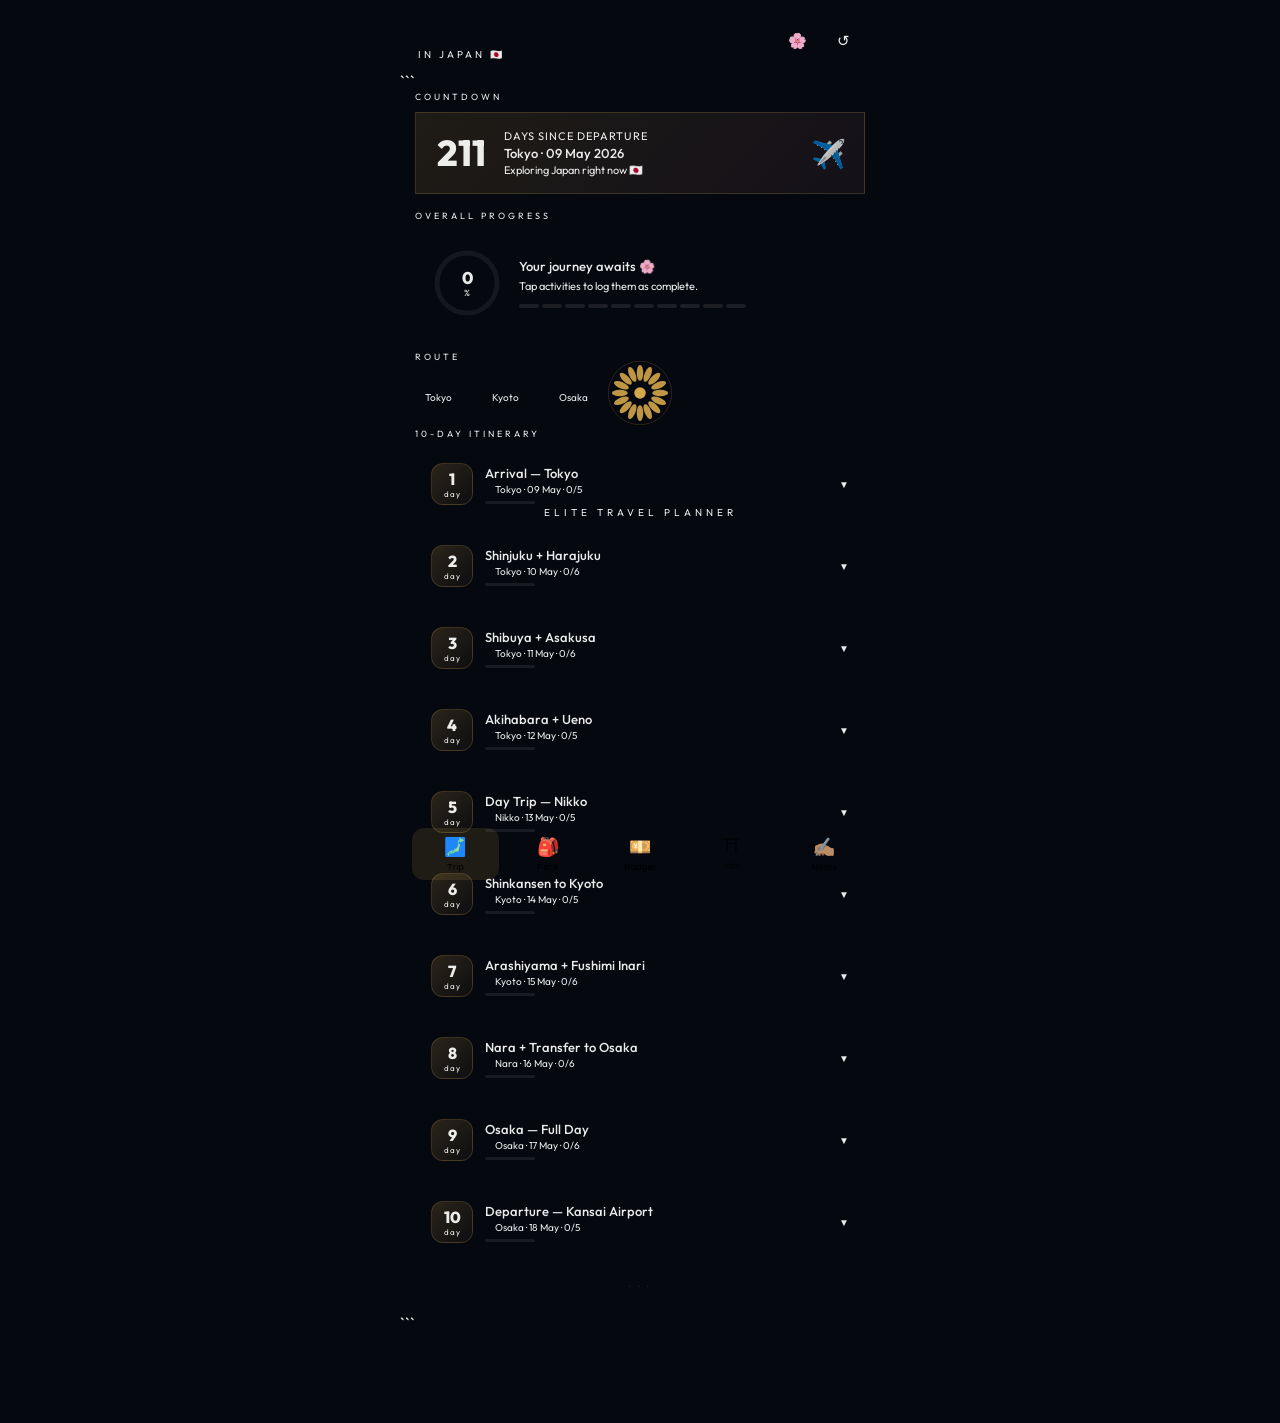
==== commit bf21f8f4: "Update japan-itinerary.html" ====
--- a/japan-itinerary.html
+++ b/japan-itinerary.html
@@ -642,7 +642,7 @@
   <div class="cd-num" id="cd-num">—</div>
   <div class="cd-info">
     <div class="cd-label" id="cd-label">Days to go</div>
-    <div class="cd-date" id="cd-date">Tokyo · 11 June 2026</div>
+    <div class="cd-date" id="cd-date">Tokyo · 09 May 2026</div>
     <div class="cd-sub" id="cd-sub">Set your departure in Notes</div>
   </div>
   <div class="cd-icon">✈️</div>
